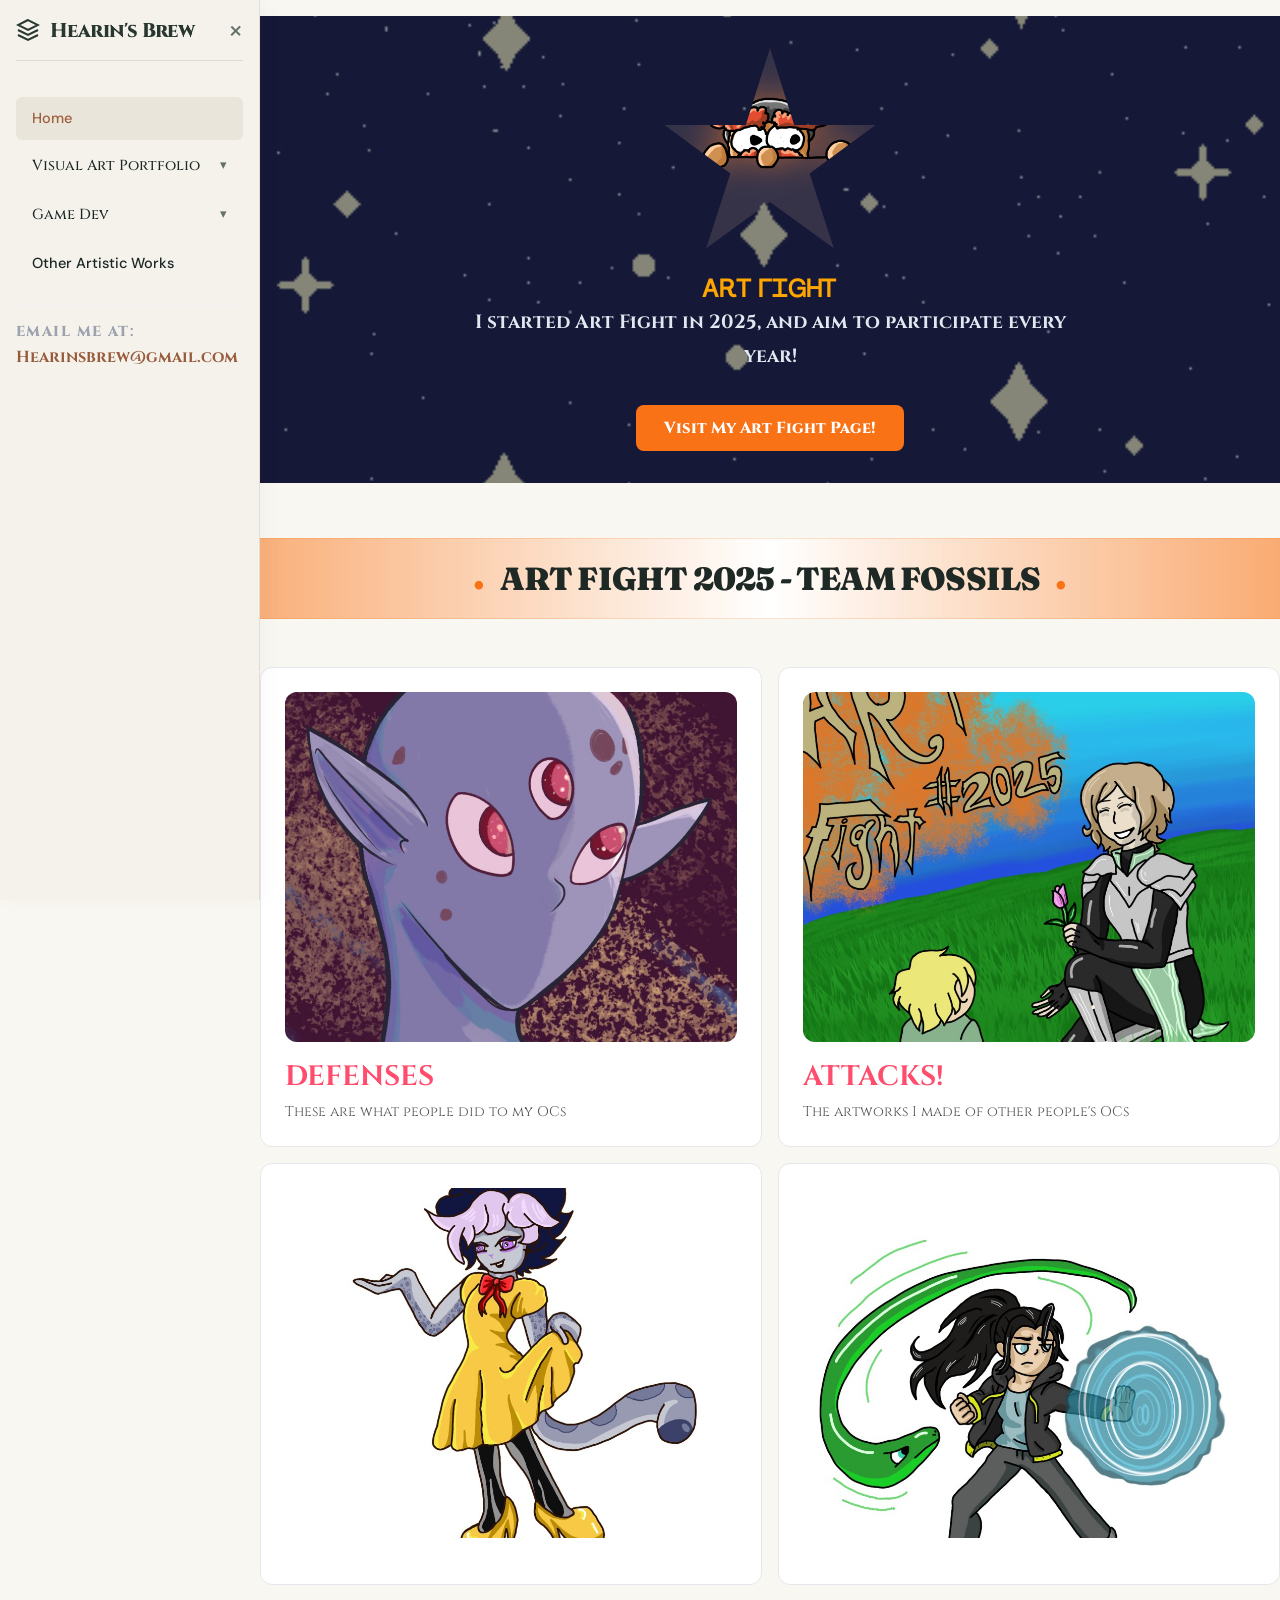
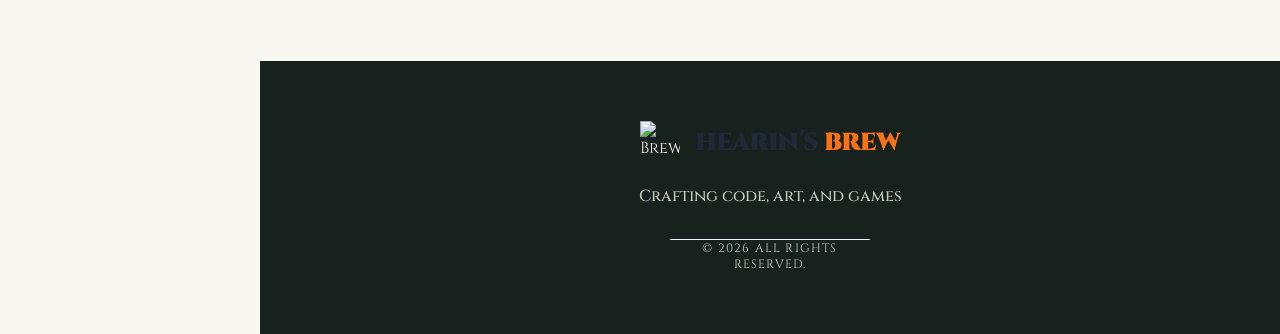
==== Art-Fight.html @ 32dbb2a4 "Apply consistent portfolio typography and styling" ====
<!DOCTYPE html>
<html lang="en">

<head>
    <meta charset="UTF-8">
    <meta name="viewport" content="width=device-width, initial-scale=1.0">
    <link rel="stylesheet" href="style.css">
    <link rel="stylesheet" href="lorcanaStyle.css">
    <link rel="stylesheet" href="mediaQuery.css">
    <link rel="stylesheet" href="artFight.css">
    <link href="https://fonts.googleapis.com/css2?family=Cinzel:wght@700;900&display=swap" rel="stylesheet" />
    <link rel="stylesheet" href="https://cdnjs.cloudflare.com/ajax/libs/font-awesome/6.0.0/css/all.min.css">
    <link rel="icon" type="image/png" href="assets/favicon.ico">
    <title>Hearin's Brew - art-fight</title>
  <link rel="preconnect" href="https://fonts.googleapis.com">
  <link rel="preconnect" href="https://fonts.gstatic.com" crossorigin>
  <link href="https://fonts.googleapis.com/css2?family=DM+Sans:wght@400;500;600;700&family=Fraunces:opsz,wght@9..144,500;9..144,600;9..144,700&display=swap" rel="stylesheet">
  <link rel="stylesheet" href="site-refresh.css">
</head>

<body>
    <div style="max-width: 1350px;
   margin:0 auto;
    width: 100%;
    ">
        <aside id="sidebar">
            <div class="sidebar-header">
                <div class="brand-logo">
                    <svg width="24" height="24" viewBox="0 0 24 24" fill="none" stroke="currentColor" stroke-width="2">
                        <path d="M12 2L2 7l10 5 10-5-10-5zM2 17l10 5 10-5M2 12l10 5 10-5" />
                    </svg>
                    <span>Hearin's Brew</span>
                </div>
                <button class="close-btn" onclick="toggleMenu()">&times;</button>
            </div>
            <nav>
                <ul>
                    <li class="nav-item"><a href="index.html" class="nav-link active">Home</a></li>

                    <li class="nav-item">
                        <div class="nav-link dropdown-toggle" onclick="toggleDropdown(this)">
                            <span>Visual Art Portfolio</span>
                            <span class="chevron">&#9662;</span>
                        </div>
                        <ul class="dropdown-menu">
                            <li><a href="lorcana-game-mat-concepts.html" class="nav-link">Lorcana Game Mat Concepts</a>
                            </li>
                             <li><a href="Art-Fight.html" class="nav-link">Art Fight</a></li>
                        <li><a href="my-ocs.html" class="nav-link">My OCs!</a></li>
                        <li><a href="misc-art.html" class="nav-link">Misc Art</a></li>
                        <li><a href="my-sketch-book.html" class="nav-link">My Sketchbook</a></li>
                        </ul>
                    </li>

                    <li class="nav-item">
                    <div class="nav-link dropdown-toggle" onclick="toggleDropdown(this)">
                        <span>Game Dev</span>
                        <span class="chevron">&#9662;</span>
                    </div>
                    <ul class="dropdown-menu">
                        <li><a href="Art-Fight.html" class="nav-link">The Nautlins</a></li>                       
                        <li><a href="easter-hunt-game.html" class="nav-link">Easter Hunt</a></li>
                       
                    </ul>
                </li>

                    <li class="nav-item"><a href="other-artistic-works.html" class="nav-link">Other Artistic Works</a></li>
                    
                </ul>
                <div style="padding-top:1rem">
                    <div class="sidebar-footer">

                        <p>Email me at:</p>
                        <a href="mailto:hearinsbrew@gmail.com">Hearinsbrew@gmail.com</a>

                    </div>
                </div>
            </nav>
        </aside>

        <main id="mainContent">
              <header>
<button class="menu-trigger" onclick="toggleMenu()">
            <span>☰</span> 
        </button>
        <div class="header-logo">
        <a href="index.html">Hearin's Brew</a>
    </div>
    
    <div class="header-links">
        <a href="mailto:hearinsbrew@gmail.com" title="Email Me">
            <i class="fa-solid fa-envelope"></i>
        </a>
        <a href="https://github.com/Hearin1" target="_blank" title="GitHub">
            <i class="fa-brands fa-github"></i>
        </a>
    </div>
        </header>
            <section class="star-section">
                <div class="star-overlay"></div>
                <div class="star-content">
                    <div>
                        <img src="assets/bg-cartoon.png" />
                    </div>
                    <h1 id="brew-title3"></h1>
                    <p>I started Art Fight in 2025, and aim to participate every year!
</p>
                    <div class="star-actions">
                        <a href="#" class="primary-btn">Visit My Art Fight Page!</a>
                       
                    </div>
                </div>
            </section>
 <div class="divider"><h2>Art Fight 2025 - Team Fossils</h2></div>

<section class="section-artFight">
  <div class="wrap">
    <div class="image">
      <img src="assets/unnamed (1).jpg" alt="The Nautlins" />       
    </div>
    <div class="caption-box">
      <a href="" class="caption-title">DEFENSES</a>
      <p class="d">These are what people did to my OCs</p>
    </div>
  </div>
  
  <div class="wrap">
    <div class="image">
      <img src="assets/unnamed.jpg" alt="The Nautlins" />       
    </div>
    <div class="caption-box">
      <a href="" class="caption-title">ATTACKS!</a>
      <p class="d">The artworks I made of other people's OCs</p>
    </div>
  </div>

  <div class="wrap">
    <div class="image">
      <img src="assets/unnamed (3).jpg" alt="The Nautlins" />       
    </div>
    <div class="caption-box">
      <a href="" class="caption-title"></a>
      <p class="d"></p>
    </div>
  </div>

  <div class="wrap">
    <div class="image">
      <img src="assets/unnamed (2).jpg" alt="The Nautlins" />       
    </div>
    <div class="caption-box">
      <a href="" class="caption-title"></a>
      <p class="d"></p>
    </div>
  </div>
</section>
<!--start story telling-->






<!--end story telling-->

<footer class="main-footer">
    <div class="footer-content">
        <div class="footer-logo">
            <img src="https://media.giphy.com/media/v1.Y2lkPTc5MGI3NjExNHJtZzZycWp6bmR6Z3R6Z3R6Z3R6Z3R6Z3R6Z3R6Z3R6Z3ImZXA9djFfaW50ZXJuYWxfZ2lmX2J5X2lkJmN0PXM/3o7TKDkDbIDJieKbVm/giphy.gif" alt="Brewing GIF" class="footer-gif">
            <span class="logo-text">Hearin's <span class="highlight-orange">Brew</span></span>
        </div>

        <p class="footer-tagline">Crafting code, art, and games </p>
        
        <div class="footer-bottom-line">
            &copy; 2026 All Rights Reserved.
        </div>
    </div>
</footer>
        </main>
        <div>
            <script>
                (function () {
                    const text = "ᎪᎡᎢ ᎱᏆᏀᎻᎢ";
                    const title = document.getElementById("brew-title3");
                    const colors = ["#FFA500", "#FFFFFF", "#1E90FF"];
                    for (let i = 0; i < text.length; i++) {
                        const span = document.createElement("span");
                        span.textContent = text[i];
                        span.style.transition = "color 2s ease";
                        span.style.color = colors[0];
                        title.appendChild(span);
                    }
                    let currentColor = 0;
                    setInterval(() => {
                        const spans = title.querySelectorAll("span");
                        for (let i = 0; i < spans.length; i++) {
                            setTimeout(() => {
                                spans[i].style.color = colors[(currentColor + 1) % colors.length];
                            }, i * 200);
                        }
                        currentColor = (currentColor + 1) % colors.length;
                    }, 4000);
                })();
            </script>
            <script src="main.js"></script>
</body>

</html>
---- style.css ----
:root {
     --sidebar-width: 280px;
     --primary-orange: #f97316;
     /* Clean, modern orange */
     --orange-hover: #ea580c;
     --sidebar-bg: #ffffff;
     --text-dark: #1f2937;
     --text-muted: #6b7280;
     --bg-main: #fcfcfc;
     --transition-speed: 0.3s;
 }

 * {
     margin: 0;
     padding: 0;
     box-sizing: border-box;
     font-family: 'Cinzel', sans-serif;
 }

 body {
     display: flex;
     background: var(--bg-main);
     color: var(--text-dark);
     overflow-x: hidden;
     min-height: 100vh;
 }

 /* --- Sidebar --- */
 aside {
     width: var(--sidebar-width);
     height: 100vh;
     background: var(--sidebar-bg);
     color: var(--text-dark);
     position: fixed;
     left: 0;
     transition: transform var(--transition-speed) ease;
     z-index: 1000;
     padding: 1rem;
     display: flex;
     flex-direction: column;
     border-right: 1px solid #e5e7eb;
 }

 /* Class to hide sidebar */
 aside.closed {
     transform: translateX(-100%);
 }

 .sidebar-header {
     display: flex;
     justify-content: space-between;
     align-items: center;
     margin-bottom: 2rem;
     padding-bottom: 1rem;
     border-bottom: 1px solid #f3f4f6;
 }

 .brand-logo {
     font-size: 1.5rem;
     font-weight: 800;
     color: var(--primary-orange);
     display: flex;
     align-items: center;
     gap: 10px;
 }

 .close-btn {
     background: none;
     border: none;
     color: var(--text-muted);
     font-size: 1.75rem;
     cursor: pointer;
     line-height: 1;
 }

 .close-btn:hover {
     color: var(--primary-orange);
 }

 /* --- Main Navigation --- */
 nav {
     flex-grow: 1;
     overflow-y: auto;
 }

 nav ul {
     list-style: none;
 }

 .nav-item {
     margin: 0.25rem 0;
 }

 .nav-link {
     display: flex;
     align-items: center;
     justify-content: space-between;
     padding: 0.75rem 1rem;
     color: var(--text-dark);
     text-decoration: none;
     border-radius: 8px;
     transition: 0.2s;
     font-weight: 500;
     cursor: pointer;
 }

 .nav-link:hover,
 .nav-link.active {
     background-color: #fff7ed;
     color: var(--primary-orange);
 }

 /* Dropdown Chevron */
 .chevron {
     font-size: 0.8rem;
     transition: transform 0.3s;
     color: var(--text-muted);
 }

 .active-dropdown .chevron {
     transform: rotate(180deg);
     color: var(--primary-orange);
 }

 /* --- Dropdown Menus --- */
 .dropdown-menu {
     max-height: 0;
     overflow: hidden;
     transition: max-height 0.3s ease-out;
     background: #fafafa;
     border-radius: 8px;
     margin-top: 2px;
 }

 /* Opened Dropdown state */
 .active-dropdown+.dropdown-menu {
     max-height: 1000px;
     /* Set a max height for animation */
 }

 .dropdown-menu li a {
     padding: 0.6rem 1rem 0.6rem 2.5rem;
     /* Indented text */
     font-size: 0.95rem;
     color: var(--text-muted);
 }

 .dropdown-menu li a:hover {
     color: var(--primary-orange);
     background: #fff7ed;
 }

 /* --- Sidebar Footer (e.g., Logout) --- */
 .sidebar-footer {
     margin-top: auto;
     border-top: 1px solid #f3f4f6;
     padding-top: 1rem;
 }



 /* --- Main Content --- */
 main {
     flex-grow: 1;
     margin-left: var(--sidebar-width);
     min-height: 100vh;
     transition: margin-left var(--transition-speed) ease;

 }

 /* When sidebar is closed, main content takes full width */
 main.expanded {
     margin-left: 0;
 }

 /* --- Menu Trigger Button --- */
 .menu-trigger {
     background: #f97316;
     /* Your brand orange */
     color: white;
     border: none;
     width: 40px;
     height: 40px;
     border-radius: 8px;
     cursor: pointer;
     display: flex;
     align-items: center;
     justify-content: center;
     font-size: 1.2rem;
     transition: transform 0.2s;
 }

 .menu-trigger:hover {
     background: var(--orange-hover);
 }

 main.expanded .menu-trigger {
     display: inline-flex;
     align-items: center;
     gap: 8px;
 }

 /* --- Dashboard Content --- */



 body {
     font-family: 'Cinzel', serif;
 }

 /* Container for the two elements */
 .feature-container {
     display: flex;
     align-items: center;
     gap: 4rem;

    /*background: rgb(204, 121, 65);*/
     background: 
    linear-gradient(to right, rgb(204, 121, 65),  rgb(255, 122, 60)),

    /* Geometric pattern overlay */
    repeating-linear-gradient(
      45deg,
      rgba(255,255,255,0.08) 0px,
      rgba(255,255,255,0.08) 2px,
      transparent 2px,
      transparent 12px
    );

  background-blend-mode: overlay;
     padding: 3rem;
     border-radius: 20px;
     border: 1px solid #f1f5f9;
 }

 /* Left Side: Image */
 .feature-image {
     flex: 1;
     max-width: 420px;
     /* Takes up 50% width */
 }

 .feature-image img {
     width: 100%;
     height: auto;
     border-radius: 15px;
     display: block;
     object-fit: cover;
     box-shadow: 0 20px 25px -5px rgba(0, 0, 0, 0.1);
 }

 /* Right Side: Content */
 .feature-content {
     flex: 1;
     /* Takes up 50% width */
 }




 .secondary-btn {
     display: inline-block;
     padding: 12px 28px;
     border: 2px solid #f97316;
     color: #f97316;
     text-decoration: none;
     border-radius: 8px;
     font-weight: 600;
     transition: all 0.3s;
 }

 .secondary-btn:hover {
     background: #f97316;
     color: white;
 }

 .section {
     display: grid;
     /* Use Grid instead of Flex */
     /* This creates 3 equal columns */
     grid-template-columns: repeat(3, 1fr);
     gap: 1rem;
     /* Spacing between the items */
     width: 100%;
     margin-top: 3rem;
     overflow-x: hidden;
     padding-left: 3rem;
     padding-right: 3rem;
 }
.home-gallery {
font-size: 20px;
    font-weight: bold;
    color: #ee4e04;
    text-decoration: none;
    display: inline-block;
    transition: 0.3s ease;
}
.home-gallery:hover{
  
  color: #ffb703;
  transform: scale(1.03);
}


 .wrap {
     display: flex;
     flex-direction: column;
     /* Stack image and text vertically */
     background: #fff;
     padding: 1.5rem;
     border-radius: 12px;
     border: 1px solid #e5e7eb;
 }



 .image {
     width: 100%;
     /* 1. Define the height you want here */
     height: 350px;
     border-radius: 12px;
     overflow: hidden;
     /* Keeps the image inside the rounded corners */
     margin-bottom: 1rem;
 }

 .image img {
     width: 100%;
     height: 100%;
     /* Fills the 350px container */

     /* 2. CRITICAL: This prevents the image from looking stretched */
     object-fit: cover;

     /* 3. This centers the focus of the image */
     object-position: center;

     display: block;
     transition: transform 0.5s ease;
 }

 .banner {
     text-align: center
 }

 .banner .box {
     display: inline-block;
     padding: 40px 0;
     border-radius: 25px;
     background: rgba(28, 27, 68, 0.75);
     margin-bottom: 20px;
     box-shadow: 0 12px 30px rgba(0, 0, 0, .45);
 }

 #brew-title {
     font-family: "Cinzel", serif;
     font-size: clamp(44px, 9vw, 90px);
     font-weight: 900;
     margin: 0
 }


 header {
     background: rgba(255, 255, 255, 0.7);
     /* White with 70% transparency */
     backdrop-filter: blur(12px);
     /* This creates the frosted glass look */
     -webkit-backdrop-filter: blur(12px);
     /* Safari support */
     justify-content: space-between;
     align-items: center;
     padding: 1rem 1.5rem;
     border-bottom: 1px solid #e5e7eb;
     position: sticky;
     /* Keeps it at the top of the main area */
     top: 0;
     z-index: 100;
     display: none;
     transition: opacity 0.3s ease;
     width: 100vw;
     max-width: 100%;

 }

 /* Logo Styling */
 .header-logo a {
     font-weight: 900;
     font-size: 1.2rem;
     color: #000000;
     text-decoration: none;
     letter-spacing: -0.5px;
 }

 /* Right Side Icons */
 .header-links {
     display: flex;
     gap: 15px;
 }

 .header-links a {
     color: #000000;
     /* Subtle grey */
     font-size: 1.3rem;
     transition: color 0.2s;
     text-decoration: none;
 }

 .header-links a:hover {
     color: #f97316;
     /* Turns orange on hover */
 }

 .menu-trigger:hover {
     transform: scale(1.05);
     background: #ea580c;
 }

 main.expanded header {
     display: flex;
     align-items: center;
     opacity: 1;
 }

.professional-p{
   color:rgb(177, 5, 245);
   font-size: 24px;

}
.professional-p a{
   color:rgb(177, 5, 245);
   font-size: 24px;

}
 .section1 {
     /* 1. Background and Layout */
     background-color: #fefefe;
     /* Very clean off-white */
     background-image: url("assets/brush.png");
     /* Very subtle orange dots */
     background-size: 200px 200px;
     background-repeat: no-repeat;
background-position: 15%;
     display: flex;
     justify-content: center;
     align-items: center;
     text-align: center;

     padding: 1rem 2rem;
     width: 100%;
     min-height: 450px;

     /* 2. Standard Border Accents */
     border-top: 1px solid #f1f5f9;
     border-bottom: 1px solid #f1f5f9;

     /* 3. Subtle Shadow for depth */
     box-shadow: inset 0 2px 4px 0 rgba(0, 0, 0, 0.02);
 }

 .self-content {
     max-width: 750px;
     position: relative;
 }

 /* 4. A decorative accent line above the title */
 .self-content::before {
     content: "";
     display: block;
     width: 60px;
     height: 4px;
     background: #f97316;
     /* Orange accent line */
     margin: 0 auto 20px;
     border-radius: 10px;
 }

 .feature-title {
     font-size: 2.8rem;
     font-weight: 800;
     line-height: 1.2;
     color: #1f2937;
     margin-bottom: 1.5rem;
 }

 .highlight {
     color: #f97316;
     position: relative;
     z-index: 1;
 }

 /* Optional: Soft orange glow behind the highlighted text */



 .divider {
     /* 1. The Gradient Background */
     background: linear-gradient(90deg, rgba(249, 116, 22, 0.541) 0%, rgba(255, 255, 255, 1) 50%, rgba(249, 116, 22, 0.582) 100%);

     /* 2. Positioning and Centering */
     text-align: center;
     padding: 20px 0;
     margin: 4rem 0 2.5rem;
     width: 100%;

     /* 3. Decorative Borders */
     border-top: 1px solid rgba(249, 115, 22, 0.2);
     border-bottom: 1px solid rgba(249, 115, 22, 0.2);
 }

 .divider h2 {
     font-size: 2rem;
     font-weight: 900;
     color: #1f2937;
     text-transform: uppercase;
     letter-spacing: 0.15em;
     margin: 0;
     display: inline-block;
     position: relative;
 }

 /* Optional: Adding a small orange dot on either side of the text for focus */
 .divider h2::before,
 .divider h2::after {
     content: "•";
     color: #f97316;
     margin: 0 15px;
     font-size: 1.5rem;
     vertical-align: middle;
 }

 .sidebar-footer p {
     font-size: .9rem;
     /* Small, label-style text */
     font-weight: 800;
     color: #9ca3af;
     /* Muted grey for the label */
     letter-spacing: 0.1em;
     text-transform: uppercase;
     margin-bottom: 5px;
 }

 .sidebar-footer a {
     font-size: 1rem;
     font-weight: 700;
     color: #f97316;
     /* Brand Orange */
     text-decoration: none;
     transition: color 0.3s ease;
     word-break: break-all;
     /* Prevents long emails from breaking layout */
 }

 /* Hover effect */
 .sidebar-footer a:hover {
     color: #ea580c;
     /* Darker orange on hover */
     text-decoration: underline;
 }

 .main-footer {
     width: 100%;
     padding: 60px 20px;
     background-color: #fcfcfc;
     /* Off-white to distinguish from content */
     border-top: 1px solid #f1f5f9;
     margin-top: 4rem;
     text-align: center;
     
 }

 .footer-content {
     max-width: 1200px;
     margin: 0 auto;
 }

 /* Logo and GIF container */
 .footer-logo {
     display: flex;
     align-items: center;
     justify-content: center;
     gap: 15px;
     margin-bottom: 1.5rem;
 }

 .footer-gif {
     width: 40px;
     /* Keep it small and professional */
     height: 40px;
     object-fit: contain;
     /* Optional: filter to make a black gif look orange */
     /* filter: sepia(1) saturate(5) hue-rotate(340deg); */
 }

 .logo-text {
     font-size: 1.8rem;
     font-weight: 900;
     color: #1f2937;
     letter-spacing: -1px;
     text-transform: lowercase;
     /* Professional modern style */
 }

 .highlight-orange {
     color: #f97316;
 }

 .footer-tagline {
     color: #6b7280;
     font-size: 1rem;
     margin-bottom: 2rem;
     font-weight: 500;
 }

 .footer-bottom-line {
     font-size: 0.75rem;
     color: #9ca3af;
     text-transform: uppercase;
     letter-spacing: 0.1em;
     border-top: 1px solid #f1f5f9;

     display: inline-block;
     width: 200px;
 }

 /*carousel */
 /* Carousel box */
 /* Wrap tiles in a row */
 .carousel-wrapper {
     display: flex;
     gap: 20px;
     /* space between tiles */
     flex-wrap: wrap;
     /* stack on smaller screens */
     justify-content:
         center;
     /* center tiles in row */
 }

 /* Each tile */
 .section2 {
     padding-right: 3rem;
     padding-left: 3rem;
 }

 .tile {
     flex: 0 0 calc(50% - 10px);
     /* exactly 2 per row with gap compensation */
     max-width: calc(50% - 10px);
     display: flex;
     flex-direction: column;
     text-decoration: none;
     color: inherit;

 }


 /* Carousel styles (from previous example) */
 .carousel {
     position: relative;
     width: 100%;
     border-radius: 8px;
     overflow: hidden;
     box-shadow: 0 8px 22px rgba(0, 0, 0, .4);
     background: #111;
 }

 .slides {
     position: relative;
     width: 100%;
     height: 0;
     padding-top: 100%;
     /* square */
 }

 .slide {
     position: absolute;
     top: 0;
     left: 0;
     width: 100%;
     height: 100%;
     object-fit: cover;
     opacity: 0;
     transition: opacity 0.5s ease;
 }

 .slide.active {
     opacity: 1;
 }

 .dots {
     position: absolute;
     bottom: 10px;
     right: 10px;
     display: flex;
     gap: 8px;
 }

 .dot {
     width: 10px;
     height: 10px;
     border-radius: 50%;
     border: 1px solid #fff;
     opacity: 0.7;
     cursor: pointer;
 }

 .dot.active {
     background: #fff;
     opacity: 1;
 }

 /* Caption */
 .cap {
     padding: 12px 14px;
 }

 .cap .t {
     font-weight: 800;
     font-size: 24px;
     margin: 0 0 4px;
     color:rgba(47, 0, 255, 0.904)
 }


 .cap .d {
     font-size: 14px;
     opacity: .85;
     margin: 0;
 }
---- lorcanaStyle.css ----
@import url('https://fonts.googleapis.com/css2?family=Lobster&display=swap');

#brew-title2 {
    font-size: 3.5rem;
}

.star-section {
    position: relative;
    width: 100%;
    min-height: 400px;
    /* Adjust height as needed */
    display: flex;
    align-items: center;
    justify-content: center;
    overflow: hidden;
    margin: 1rem 0;


    /* The GIF Background */
    background-image: url('assets/bg.gif');
    background-size: cover;
    background-position: center;
}

/* Dark overlay to make white text pop against moving stars */
.star-overlay {
    position: absolute;
    top: 0;
    left: 0;
    width: 100%;
    height: 100%;
    background: rgba(15, 23, 42, 0.5);
    /* Deep navy tint at 50% opacity */
    z-index: 1;
}

.star-content {
    position: relative;
    z-index: 2;
    /* Sits above the overlay */
    text-align: center;
    padding: 2rem;
    max-width: 700px;
}

.star-content h2 {
    font-size: 3rem;
    color: #ffffff;
    margin-bottom: 1rem;
    text-shadow: 0 4px 10px rgba(0, 0, 0, 0.3);
}

.star-content p {
    color: #e2e8f0;
    font-size: 1.2rem;
    margin-bottom: 2rem;
    line-height: 1.8;
    font-weight: bold
}

/* Button Styles */
.star-actions {
    display: flex;
    gap: 15px;
    justify-content: center;
}

.primary-btn {
    background: #f97316;
    /* Brand Orange */
    color: white;
    padding: 12px 28px;
    border-radius: 8px;
    text-decoration: none;
    font-weight: 800;
    transition: 0.3s;
}

.outline-btn {
    background: transparent;
    color: white;
    padding: 12px 28px;
    border: 2px solid white;
    border-radius: 8px;
    text-decoration: none;
    font-weight: 800;
    transition: 0.3s;
}

.star-content img {
    width: 220px;
    height: 220px;
    /* Force equal height for a perfect star */
    object-fit: cover;
    /* Ensures the image doesn't stretch */

    /* 1. The Star Shape */
    clip-path: polygon(50% 0%, 61% 35%, 98% 35%, 68% 57%, 79% 91%, 50% 70%, 21% 91%, 32% 57%, 2% 35%, 39% 35%);

    /* 2. Styling */
    background: rgba(255, 255, 255, 0.1);
    padding: 5px;
    /* Reduced padding to keep the star points sharp */

    /* 3. Animation & Effects */
    animation: float 4s ease-in-out infinite;
    /* Note: filter: drop-shadow works better with clip-path than box-shadow */
    filter: drop-shadow(0 0 15px rgba(249, 115, 22, 0.5));

    transition: transform 0.3s ease;
}

.star-content img:hover {
    transform: scale(2) rotate(10deg);
}

/* Floating effect to match the 'Starry' theme */
@keyframes float {
    0% {
        transform: translateY(0px);
    }

    50% {
        transform: translateY(-15px);
    }

    100% {
        transform: translateY(0px);
    }
}

.primary-btn:hover {
    background: #ea580c;
    transform: translateY(-2px);
}

.outline-btn:hover {
    background: white;
    color: #1f2937;
}

/* Mobile Adjustment */
@media (max-width: 768px) {
    .star-content h2 {
        font-size: 2rem;
    }

    .star-actions {
        flex-direction: column;
    }

    .star-section {
        min-height: 500px;
        border-radius: 0;
    }
}


.story-split-container {
    display: flex;
    align-items: center;
    /* Vertically centers the text box against the image */
    gap: 40px;
    max-width: 1200px;
    margin: 4rem auto;
    padding: 0 20px;
}

/* Image Container */
.story-visual {
    flex: 1;
    /* Takes up 50% width */
}

.story-visual img {
    width: 100%;
    height: auto;
    border-radius: 20px;
    box-shadow: 0 10px 30px rgba(0, 0, 0, 0.1);
    display: block;
}

/* Text Container */
.story-info {
    flex: 1;
    /* Takes up 50% width */
    display: flex;
    align-items: center;
    /* Ensures the card itself stays centered */
}

.story-card-vibrant {
    padding: 2.5rem;
    border-radius: 24px;
    color: white;
    /* Vibrant eye-catchy gradient */
    background: linear-gradient(135deg, #f97316 0%, #eab308 100%);
    box-shadow: 0 20px 40px rgba(249, 115, 22, 0.3);
    position: relative;
}

.piglet {
    background: linear-gradient(135deg, #c442c9 0%, #d3c4ce 100%) !important;
    box-shadow: 0 20px 40px rgba(249, 22, 249, 0.226);
}

.tiger {
    background: linear-gradient(135deg, #eb5c09 0%, #c618d6c9 100%) !important;
    box-shadow: 0 20px 40px rgba(230, 22, 249, 0.3);
}

.Mickey {
    background: linear-gradient(135deg, #7e553d 0%, #a1a31fc9 100%) !important;
    box-shadow: 0 20px 40px rgba(99, 141, 21, 0.3);
}

.ink {
    background: linear-gradient(135deg, #000000 0%, #cfcfc6c9 100%) !important;
    box-shadow: 0 20px 40px rgba(78, 80, 75, 0.3);
}

.taran {
    background: linear-gradient(135deg, #087716 0%, #4add06c9 100%) !important;
    box-shadow: 0 20px 40px rgba(0, 255, 55, 0.356);
}

.kanga {
    background: linear-gradient(135deg, #087716 0%, #4add06c9 100%) !important;
    box-shadow: 0 20px 40px rgba(0, 255, 55, 0.356);
}

.eyore {
    background: linear-gradient(135deg, #032bad 0%, #52a2e4c9 100%) !important;
    box-shadow: 0 20px 40px rgba(58, 192, 216, 0.356);
}

.story-title {
    font-family: "Lobster", sans-serif;
    font-size: 2rem;
    margin-bottom: 1.5rem;
    border-bottom: 2px solid rgba(255, 255, 255, 0.2);
    padding-bottom: 0.5rem;
}

.story-card-vibrant p {
    line-height: 1.7;
    margin-bottom: 1rem;
    font-weight: 500;
}

.magic-highlight {
    background: rgba(255, 255, 255, 0.15);
    padding: 10px;
    border-radius: 8px;
    font-style: italic;
    color: #fffbeb;
}

/* --- Mobile Responsive Logic --- */
@media (max-width: 992px) {
    .story-split-container {
        flex-direction: column;
        /* Stacks image on top, text on bottom */
        text-align: center;
        gap: 20px;
    }

    .story-visual,
    .story-info {
        width: 100%;
    }

    .story-card-vibrant {

        padding: 1.5rem;
    }
}

@media(max-width:600px) {
    #brew-title2 {
        font-size: 2rem;
    }
}
---- mediaQuery.css ----
/* --- Responsive Layout for Mobile --- */


@media (max-width: 600px) {
    .section {
        /* On phones, show 1 per row */
        grid-template-columns: 1fr;
    }
}

/* MOBILE VIEW: Stack vertically */
@media (max-width: 992px) {
    .feature-container {
        flex-direction: column;
        /* This stacks the elements */
        gap: 2rem;
        margin-top: 0;
        text-align: center;
    }

    .menu-trigger {
        margin-bottom: 0;
    }

    .section {
        /* On tablets/small laptops, show 2 per row */
        grid-template-columns: repeat(2, 1fr);
    }

    aside {
        /* 1. Hide it by default on mobile */
        transform: translateX(-100%);
        position: fixed;
        top: 0;
        left: 0;
        z-index: 2000;
        /* Ensure it stays above content */
        width: 280px;
        box-shadow: 10px 0 15px rgba(0, 0, 0, 0.1);
    }

    aside.mobile-open {
        transform: translateX(0);
    }

    .feature-title {
        font-size: 2.5rem;
        /* Slightly smaller for mobile screens */
    }

    main {
        margin-left: 0 !important;
        width: 100% !important;
        padding: 1rem 0.3 !important;
    }

    .menu-trigger {
        display: inline-flex !important;
    }

    header {
        display: flex;
    }

    main.expanded header {
        display: flex !important;
        align-items: center;
        opacity: 1;
    }
}


@media (max-width: 768px) {
    .section1 {
        /* 1. Reduce vertical padding so it's not too tall on phones */
        padding: 1rem 1.5rem;
        min-height: auto;
        background-size: 130px 130px;
       background-position: right;
        /* Let the content define the height */
    }

    .section2 {
        padding-right: 1rem;
        padding-left: 1rem;
    }

    section {
        padding-left: 1rem;
        padding-right: 1rem;
    }

    .tiles.two {
        grid-template-columns: 1fr !important;
        /* 1 column on mobile */
    }

      .wrap {
         flex-direction: column;
         gap: 20px;
     }

     .tile {
         max-width: 100%;
          flex: 0 0 100%;
     }

    .feature-title {
        /* 2. Shrink the font size so "code, draw, and write" doesn't break into tiny lines */
        font-size: 1.8rem;
        line-height: 1.3;
        margin-bottom: 1rem;
    }

    .thumb {
        width: 450px;
        max-width: 100%;
    }

    .thumb>img {
        position: absolute;
        inset: 0;
        width: 450px;
        height: 100%;
        object-fit: cover;
        display: block;
        max-width: 100%;
    }

    .secondary-btn {
        /* 5. Make the button full-width or slightly larger for easier tapping */
        width: 100%;
        text-align: center;
        padding: 14px;
    }
}

/* Mobile Responsive */
@media (max-width: 600px) {
    .logo-text {
        font-size: 1.4rem;
    }

    .main-footer {
        padding: 40px 15px;
    }

    .carousel {
        min-height: auto;
        aspect-ratio: auto;
        /* let image decide height */
    }

    .divider h2 {
        font-size: .8rem;
    }

    .section {
        grid-template-columns: repeat(1, 1fr);
        padding-left: 1rem;
        padding-right: 1rem;

    }

    .carousels img {
        width: 90% important
    }

    .sidebar-footer a {
        font-size: .7rem;
        /* Prevents long emails from breaking layout */
    }

    .sidebar-footer p {
        font-size: .8rem;
        /* Prevents long emails from breaking layout */
    }
}
---- artFight.css ----
.section-artFight {
    display: grid; /* Use Grid instead of Flex */
    /* This creates 3 equal columns */
    grid-template-columns: repeat(2, 1fr); 
    gap: 1rem; /* Spacing between the items */
    width: 100%;
    margin-top: 3rem;
    overflow-x:hidden ;
}

.section-artFight .caption-box {
  display: flex;
  flex-direction: column;
  gap: 6px;
}

.section-artFight .caption-title {
  font-size: 28px;
  font-weight: bold;
  color: #ff4d6d;
  text-decoration: none;
  display: inline-block;
  transition: 0.3s ease;
}

.section-artFight .caption-title:hover {
  color: #ffb703;
  transform: scale(1.03);
}

.section-artFight .d {
  font-size: 14px;
  color: #555;
  line-height: 1.5;
  margin: 0;
}
@media (max-width: 768px) {
    .section-artFight {
    display: grid;
    grid-template-columns: repeat(1, 1fr);

}
}
---- site-refresh.css ----
/* Shared visual refresh for the existing project pages. Page-specific layouts remain intact. */
:root{--primary-orange:#ae6844;--orange-hover:#8d5035;--sidebar-bg:#f6f3ec;--text-dark:#1b2724;--text-muted:#637069;--bg-main:#f9f7f1;--sidebar-width:260px}
body{background:var(--bg-main);color:var(--text-dark)}
body,button,input,textarea,select{font-family:"DM Sans",Arial,sans-serif}
h1,h2,h3,.brand-logo,.header-logo,.feature-title,.divider h2{font-family:"Fraunces",Georgia,serif}
aside{background:#f5f2eb;border-right:1px solid #e2ded3;box-shadow:4px 0 22px #19231c08}
.brand-logo{color:#28372f;letter-spacing:-.03em;font-size:1.25rem}
.sidebar-header{border-color:#dfdbd1}
.nav-link{border-radius:6px;font-family:"DM Sans",Arial,sans-serif;font-size:.91rem}
.nav-link:hover,.nav-link.active{background:#eae5db;color:#9e5d3b}
.dropdown-menu{background:#eeeae1}
.sidebar-footer{font-size:.85rem}
.sidebar-footer a{color:#985c3d;overflow-wrap:anywhere}
main>header{background:#f9f7f1!important;border-bottom:1px solid #e4e0d7!important;box-shadow:none!important}
.header-logo a{color:#1c2925!important;font-family:"Fraunces",Georgia,serif!important;letter-spacing:-.03em;text-decoration:none}
.menu-trigger{background:#1c2925!important;color:white!important;border-radius:4px!important}
.header-links a{color:#28372f}
.divider{margin-top:55px!important;margin-bottom:25px!important}
.divider h2{color:#1e2925;letter-spacing:-.025em}
.main-footer{background:#17221e!important;color:#f6f1e8!important;margin-top:75px}
.main-footer .footer-tagline,.main-footer .footer-bottom-line{color:#c9cec5!important}
.star-section{border-radius:0!important}
.star-content p{line-height:1.75}
.story-visual img,.image img,.ocs-image img{object-fit:cover}
.story-split-container{gap:clamp(20px,4vw,70px)}
.story-card-vibrant{box-shadow:0 12px 32px #0000000c}
a:focus-visible,button:focus-visible{outline:3px solid #bd774d;outline-offset:3px}
@media(max-width:992px){aside{box-shadow:10px 0 30px #0002}}
@media(prefers-reduced-motion:reduce){*,*:before,*:after{animation-duration:.01ms!important;transition-duration:.01ms!important}}
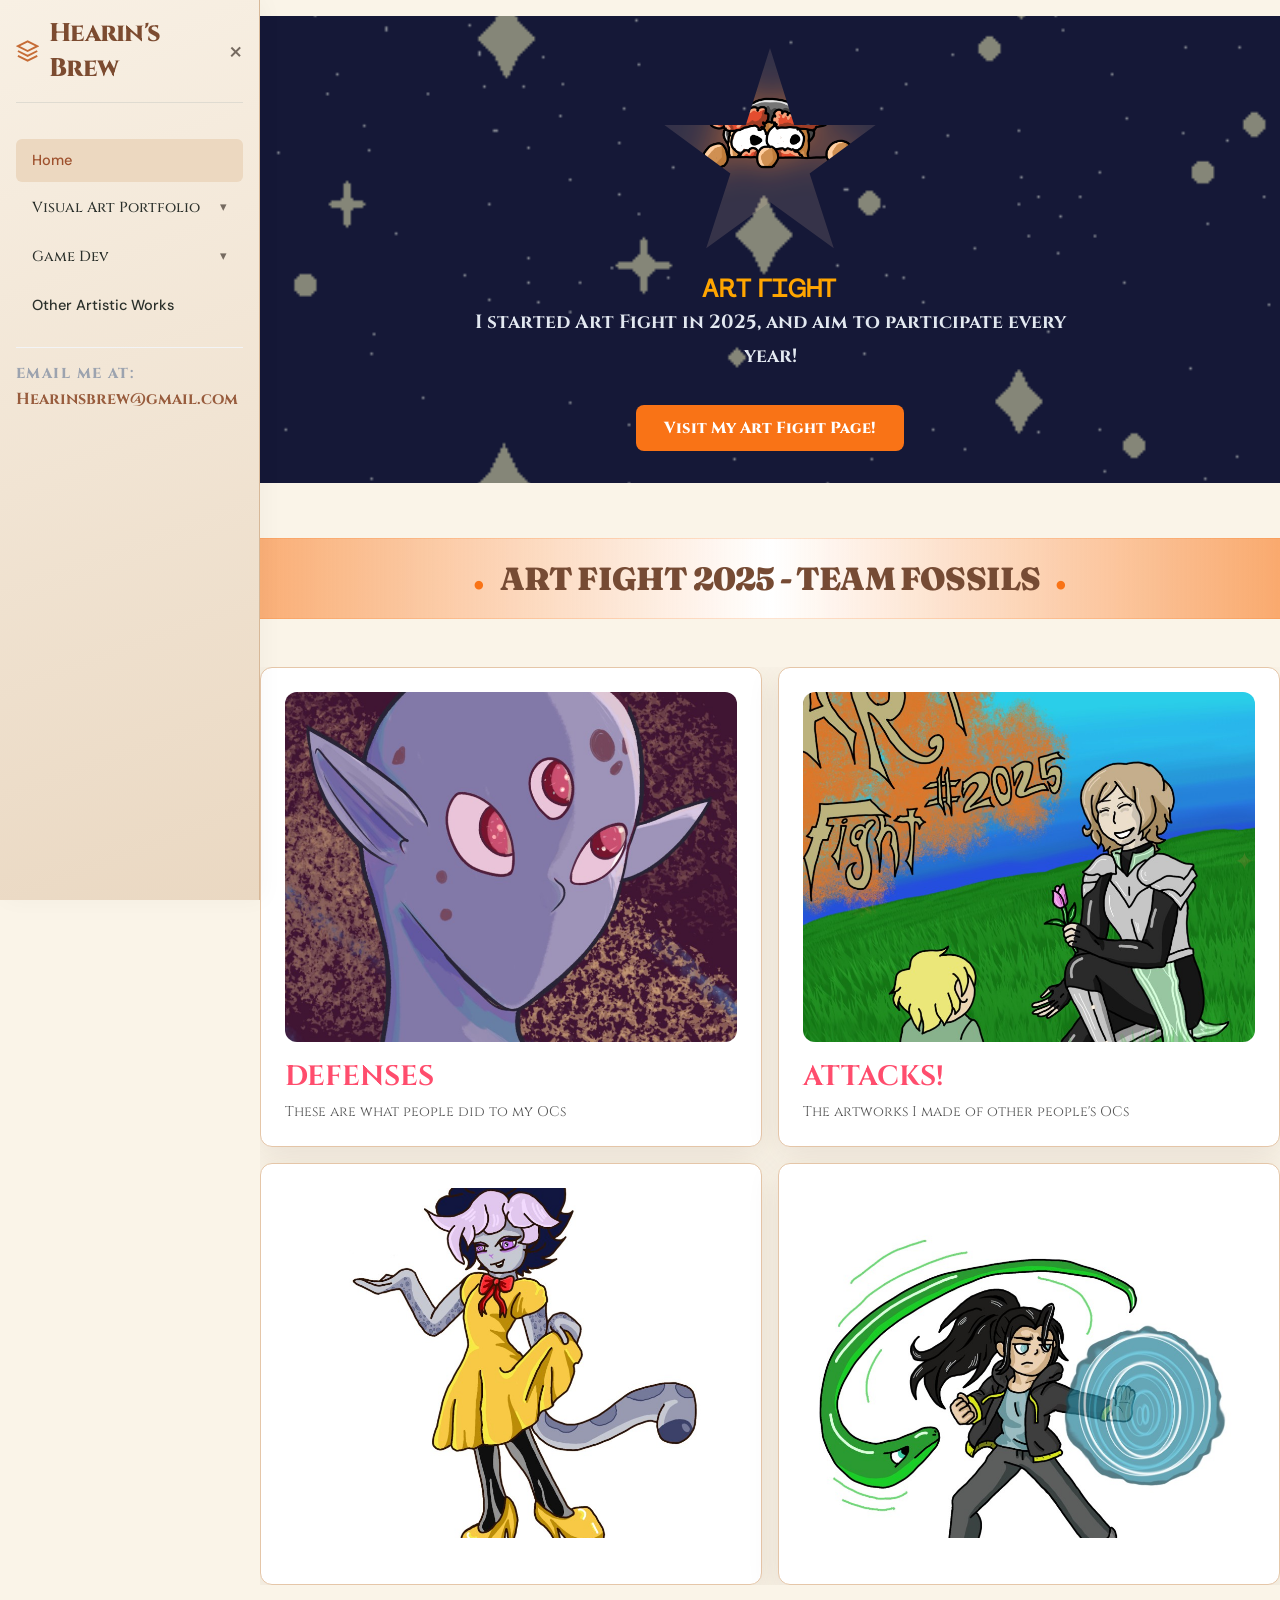
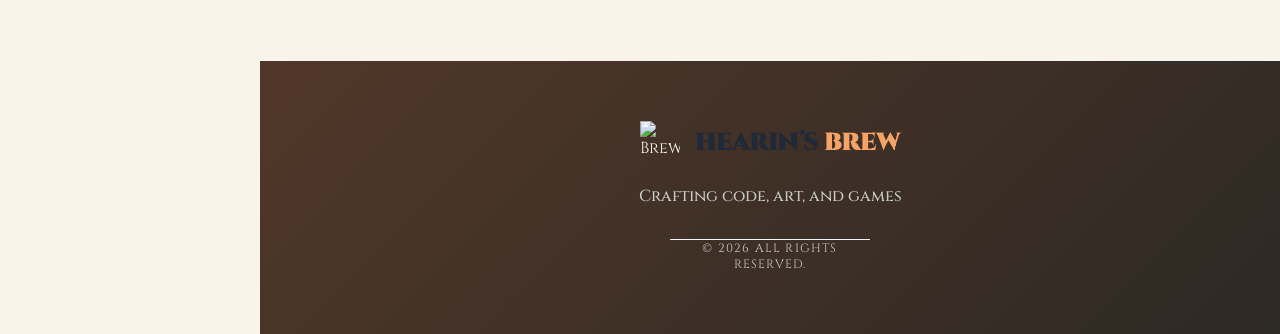
==== commit 148c37d7: "Give project page the same top navigation as the homepage" ====
--- a/Art-Fight.html
+++ b/Art-Fight.html
@@ -16,9 +16,11 @@
   <link rel="preconnect" href="https://fonts.gstatic.com" crossorigin>
   <link href="https://fonts.googleapis.com/css2?family=DM+Sans:wght@400;500;600;700&family=Fraunces:opsz,wght@9..144,500;9..144,600;9..144,700&display=swap" rel="stylesheet">
   <link rel="stylesheet" href="site-refresh.css">
+  <link rel="stylesheet" href="inner-portfolio.css">
+  <script src="inner-portfolio.js" defer></script>
 </head>
 
-<body>
+<body class="portfolio-inner-page">
     <div style="max-width: 1350px;
    margin:0 auto;
     width: 100%;
@@ -79,23 +81,12 @@
         </aside>
 
         <main id="mainContent">
-              <header>
-<button class="menu-trigger" onclick="toggleMenu()">
-            <span>☰</span> 
-        </button>
-        <div class="header-logo">
-        <a href="index.html">Hearin's Brew</a>
-    </div>
-    
-    <div class="header-links">
-        <a href="mailto:hearinsbrew@gmail.com" title="Email Me">
-            <i class="fa-solid fa-envelope"></i>
-        </a>
-        <a href="https://github.com/Hearin1" target="_blank" title="GitHub">
-            <i class="fa-brands fa-github"></i>
-        </a>
-    </div>
-        </header>
+              <header class="portfolio-inner-header">
+<a class="portfolio-inner-brand" href="index.html"><span class="portfolio-inner-mark">H<span>✦</span>B</span><span class="portfolio-inner-name">Hearin's Brew</span></a>
+<button class="portfolio-inner-toggle" type="button" aria-label="Toggle navigation" aria-expanded="false" aria-controls="portfolio-inner-nav">☰</button>
+<nav class="portfolio-inner-nav" id="portfolio-inner-nav" aria-label="Main navigation">
+<a href="index.html">Home</a><a href="lorcana-game-mat-concepts.html">Fantasy art</a><a href="my-ocs.html">Characters</a><a href="Art-Fight.html">Art Fight</a><a href="misc-art.html">More art</a><a href="my-sketch-book.html">Sketchbook</a><a href="other-artistic-works.html">Other projects</a><a class="portfolio-inner-contact" href="mailto:hearinsbrew@gmail.com">Say hello ↗</a>
+</nav></header>
             <section class="star-section">
                 <div class="star-overlay"></div>
                 <div class="star-content">
--- a/site-refresh.css
+++ b/site-refresh.css
@@ -27,3 +27,30 @@
 a:focus-visible,button:focus-visible{outline:3px solid #bd774d;outline-offset:3px}
 @media(max-width:992px){aside{box-shadow:10px 0 30px #0002}}
 @media(prefers-reduced-motion:reduce){*,*:before,*:after{animation-duration:.01ms!important;transition-duration:.01ms!important}}
+
+/* Match the illustration-first homepage on every project page. */
+:root{--primary-orange:#c66c36;--orange-hover:#a65329;--sidebar-bg:#f5ebdc;--text-dark:#2b302b;--text-muted:#756a60;--bg-main:#faf4e8}
+body{background:#faf4e8;color:#2b302b}
+aside{background:linear-gradient(160deg,#f8f0e4,#ead8c2);border-right:1px solid #d7b898}
+.brand-logo{font-size:clamp(1.4rem,2vw,1.8rem);color:#7c4b30}
+.brand-logo svg{stroke:#c66c36}
+.nav-link:hover,.nav-link.active{background:#ecd8c0;color:#9e512d}
+.dropdown-menu{background:#f2e5d5}
+main>header{background:#faf4e8!important;border-bottom:2px solid #e1c5a6!important;min-height:84px}
+.header-logo a{font-size:clamp(1.4rem,2.5vw,2.1rem)!important;color:#a65b30!important}
+.menu-trigger{background:#70452f!important}
+.header-links a:hover{color:#c66c36}
+.divider h2{color:#764b34!important}
+.divider:before,.divider:after{border-color:#d4a17d!important}
+.star-section{background-color:#eee0cc}
+.star-content h1{color:#bd6839}
+.story-card-vibrant,.wrap,.tile,.ocs-content{border-color:#e5c6a8!important;box-shadow:0 10px 32px #5c37231a}
+.story-card-vibrant{border-radius:16px}
+.story-title,.home-gallery,.professional-p{color:#a95c31}
+.secondary-btn,.outline-btn{border-color:#c66c36;color:#a85b31}
+.secondary-btn:hover,.outline-btn:hover{background:#c66c36;color:#fff}
+.main-footer{background:linear-gradient(135deg,#513729,#2d2924)!important}
+.main-footer .highlight-orange{color:#f5a367!important}
+body:after{content:"✦";position:fixed;bottom:22px;right:25px;color:#c67840;opacity:.2;pointer-events:none;font-size:25px;z-index:1}
+@media(max-width:992px){aside{background:#f5ebdc}}
+@media(prefers-reduced-motion:reduce){body:after{animation:none!important}}
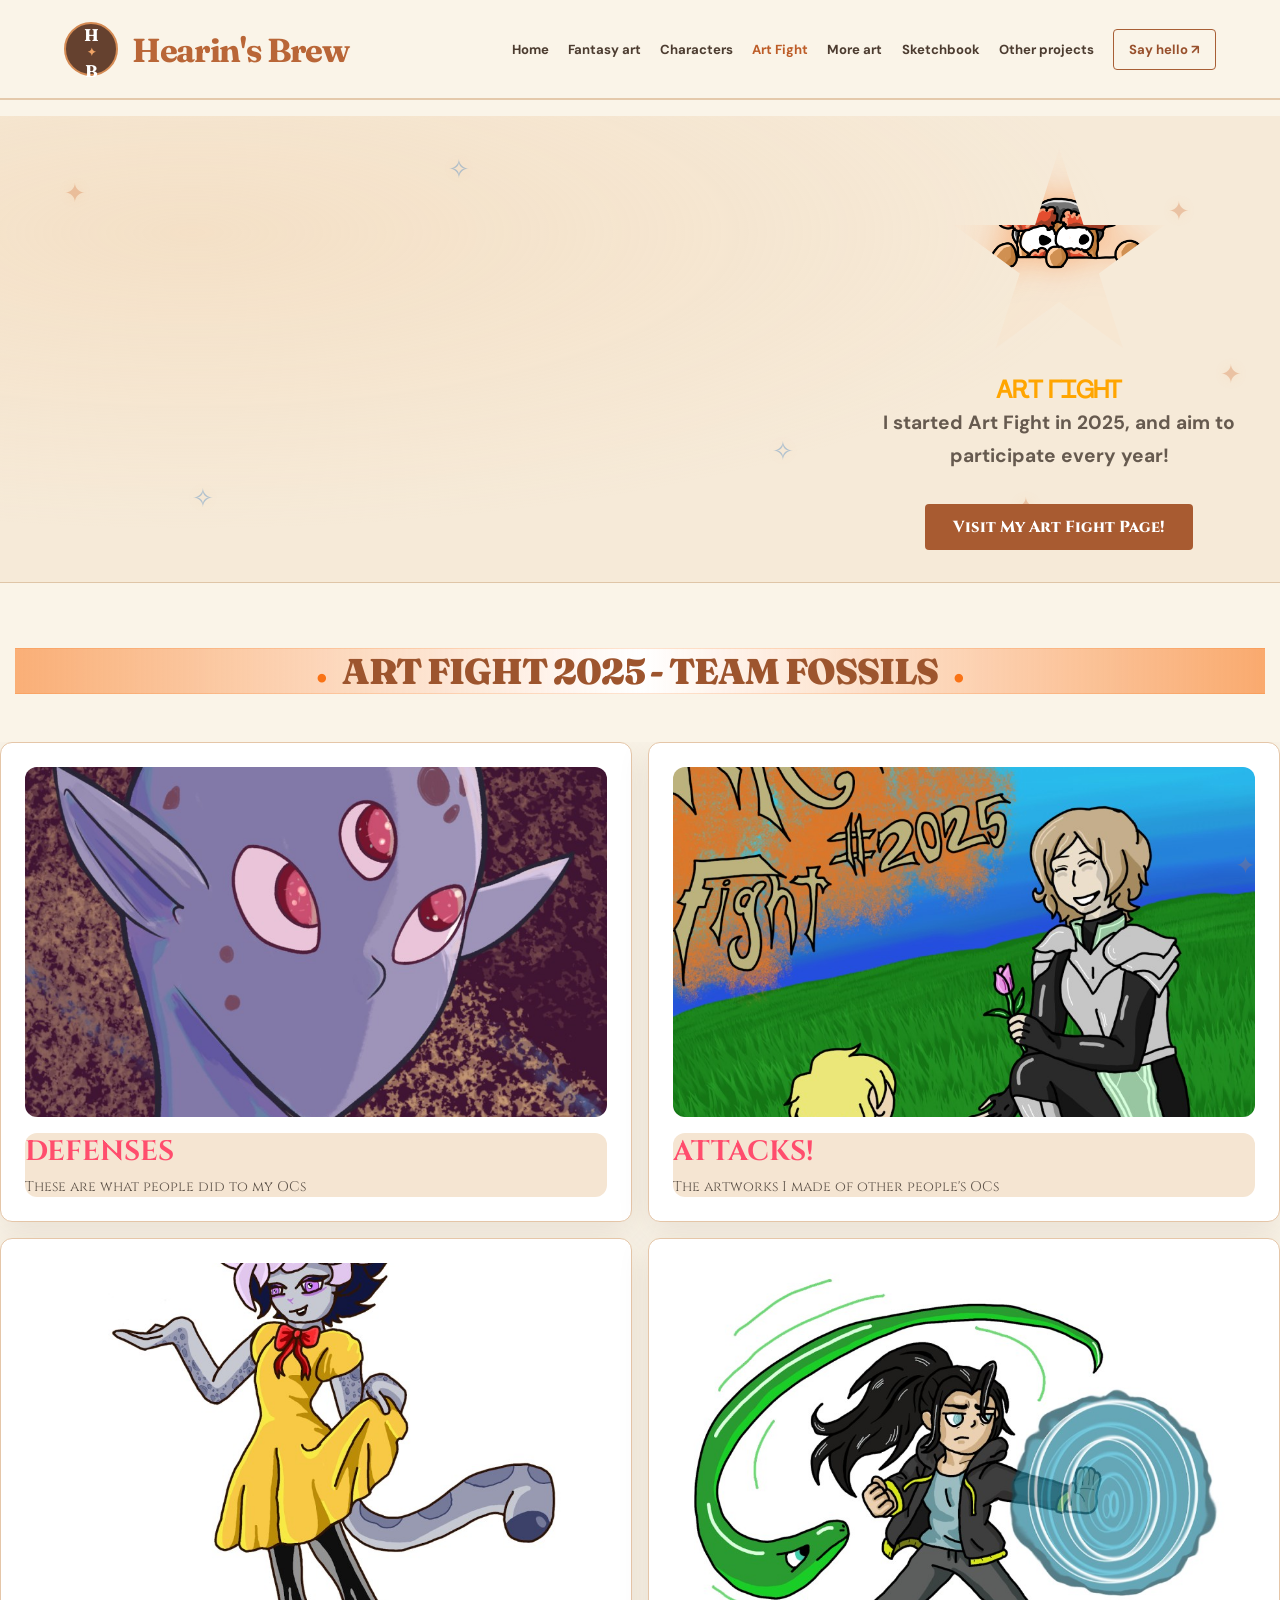
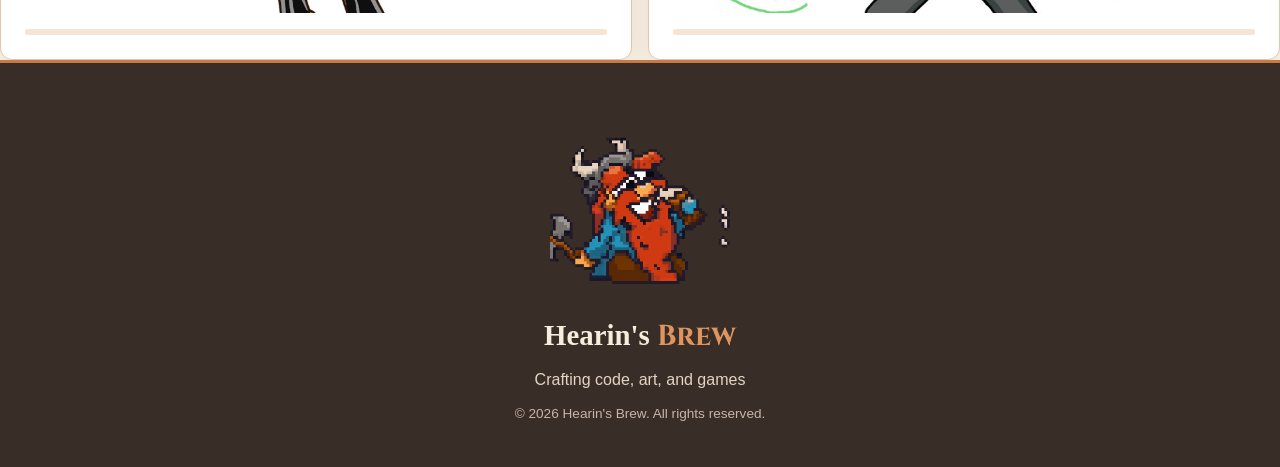
==== commit 5aee2878: "Use shared centered drinking-dwarf footer on Art-Fight.html" ====
--- a/Art-Fight.html
+++ b/Art-Fight.html
@@ -18,6 +18,7 @@
   <link rel="stylesheet" href="site-refresh.css">
   <link rel="stylesheet" href="inner-portfolio.css">
   <script src="inner-portfolio.js" defer></script>
+  <link rel="stylesheet" href="brew-footer.css">
 </head>
 
 <body class="portfolio-inner-page">
@@ -154,20 +155,7 @@
 
 <!--end story telling-->
 
-<footer class="main-footer">
-    <div class="footer-content">
-        <div class="footer-logo">
-            <img src="https://media.giphy.com/media/v1.Y2lkPTc5MGI3NjExNHJtZzZycWp6bmR6Z3R6Z3R6Z3R6Z3R6Z3R6Z3R6Z3R6Z3ImZXA9djFfaW50ZXJuYWxfZ2lmX2J5X2lkJmN0PXM/3o7TKDkDbIDJieKbVm/giphy.gif" alt="Brewing GIF" class="footer-gif">
-            <span class="logo-text">Hearin's <span class="highlight-orange">Brew</span></span>
-        </div>
 
-        <p class="footer-tagline">Crafting code, art, and games </p>
-        
-        <div class="footer-bottom-line">
-            &copy; 2026 All Rights Reserved.
-        </div>
-    </div>
-</footer>
         </main>
         <div>
             <script>
@@ -195,6 +183,14 @@
                 })();
             </script>
             <script src="main.js"></script>
+<footer class="brew-site-footer" role="contentinfo">
+  <div class="brew-footer-inner">
+    <img src="assets/HearinDrinkingGif500px.gif" alt="Hearin's drinking dwarf mascot" class="brew-footer-dwarf" loading="lazy">
+    <div class="brew-footer-name">Hearin's <span>Brew</span></div>
+    <p>Crafting code, art, and games</p>
+    <small>© 2026 Hearin's Brew. All rights reserved.</small>
+  </div>
+</footer>
 </body>
 
 </html>
--- a/inner-portfolio.css
+++ b/inner-portfolio.css
@@ -0,0 +1,54 @@
+/* Shared portfolio layout for every interior page. Preserve page-specific galleries and interactions. */
+:root{--inner-ink:#232925;--inner-copper:#b96637;--inner-orange:#e8853c;--inner-cream:#faf4e8;--inner-brown:#714b35}
+body.portfolio-inner-page{display:block!important;background:var(--inner-cream)!important;color:var(--inner-ink);font-family:"DM Sans",Arial,sans-serif}
+body.portfolio-inner-page>div:first-child{max-width:none!important;width:100%!important;margin:0!important}
+body.portfolio-inner-page aside#sidebar{display:none!important}
+body.portfolio-inner-page main#mainContent,body.portfolio-inner-page main#mainContent.expanded{margin:0!important;padding:0!important;width:100%!important;max-width:none!important;min-height:100vh;background:var(--inner-cream)}
+body.portfolio-inner-page main#mainContent>.portfolio-inner-header{height:auto!important;min-height:100px!important;position:relative!important;display:flex!important;align-items:center!important;justify-content:space-between!important;gap:24px!important;padding:18px clamp(20px,5vw,85px)!important;background:var(--inner-cream)!important;border-bottom:2px solid #e4c9ab!important;box-shadow:none!important;z-index:50!important}
+.portfolio-inner-brand{display:flex;align-items:center;gap:14px;text-decoration:none;color:var(--inner-ink);flex-shrink:0}
+.portfolio-inner-mark{display:grid;place-items:center;width:54px;height:54px;border-radius:50%;background:#65412f;color:#fff;font:700 17px "Fraunces",Georgia,serif;border:2px solid #d58b54}
+.portfolio-inner-mark span{color:#efa366;font-size:11px}
+.portfolio-inner-name{font:700 clamp(1.65rem,2.6vw,2.65rem) "Fraunces",Georgia,serif;letter-spacing:-.04em;color:var(--inner-copper)}
+.portfolio-inner-nav{display:flex!important;align-items:center;gap:clamp(11px,1.5vw,27px);flex:0 1 auto!important;overflow:visible!important}
+.portfolio-inner-nav a{color:#4c3c30;text-decoration:none;font:700 .82rem "DM Sans",Arial,sans-serif;white-space:nowrap;padding:8px 0;transition:color .2s}
+.portfolio-inner-nav a:hover,.portfolio-inner-nav a[aria-current=page]{color:#bd5d28}
+.portfolio-inner-nav .portfolio-inner-contact{padding:11px 15px;border:1px solid #a85f36;border-radius:4px;color:#98502c}
+.portfolio-inner-toggle{display:none;background:#6d4832;color:white;border:0;border-radius:4px;padding:9px 14px;font-size:1.35rem;cursor:pointer}
+body.portfolio-inner-page .star-section{background:radial-gradient(ellipse at 15% 25%,#f2d2ad66,transparent 60%),#f6ead8!important;border-bottom:1px solid #dfc5a7;min-height:0}
+body.portfolio-inner-page .star-content{max-width:1100px;margin:auto}
+body.portfolio-inner-page .star-content h1,body.portfolio-inner-page .feature-title{font-family:"DM Sans",Arial,sans-serif!important;font-weight:750!important;letter-spacing:-.045em!important;color:#5b3a2d!important;text-shadow:none!important}
+body.portfolio-inner-page .star-content p{font-family:"DM Sans",Arial,sans-serif!important;color:#665a4f!important;line-height:1.7}
+body.portfolio-inner-page h1,body.portfolio-inner-page h2,body.portfolio-inner-page h3{color:#65432f}
+body.portfolio-inner-page .divider{max-width:1250px;margin:65px auto 32px!important;padding:0 24px}
+body.portfolio-inner-page .divider h2{font-family:"Fraunces",Georgia,serif!important;font-size:clamp(1.4rem,2.8vw,2.5rem)!important;color:#9d552e!important;letter-spacing:-.03em}
+body.portfolio-inner-page .section,body.portfolio-inner-page .section2,body.portfolio-inner-page .section-artFight{max-width:1320px;margin-left:auto!important;margin-right:auto!important}
+body.portfolio-inner-page .wrap,body.portfolio-inner-page .tile,body.portfolio-inner-page .caption-box{border-radius:12px;overflow:hidden}
+body.portfolio-inner-page .caption-box{background:#f5e5d2;color:#47382e}
+body.portfolio-inner-page .caption-box p{color:#5f544a}
+body.portfolio-inner-page .primary-btn{background:#a85b31!important;color:white!important;border-radius:4px}
+body.portfolio-inner-page .primary-btn:hover{background:#d1763b!important}
+body.portfolio-inner-page a:focus-visible,body.portfolio-inner-page button:focus-visible{outline:3px solid #3379bd;outline-offset:3px}
+body.portfolio-inner-page .main-footer{background:#392c26!important;color:#f9eee1!important}
+body.portfolio-inner-page .main-footer a{color:#f3aa76}
+body.portfolio-inner-page:after{content:"✦";position:fixed;right:24px;bottom:18px;color:#d57e40;opacity:.25;pointer-events:none;font-size:25px}
+@media(max-width:1250px){body.portfolio-inner-page main#mainContent>.portfolio-inner-header{flex-wrap:wrap}.portfolio-inner-nav{width:100%;justify-content:space-between;gap:10px}}
+@media(max-width:780px){body.portfolio-inner-page main#mainContent>.portfolio-inner-header{min-height:82px!important;flex-wrap:nowrap!important;padding:14px 20px!important}.portfolio-inner-mark{width:43px;height:43px;font-size:13px}.portfolio-inner-name{font-size:1.6rem}.portfolio-inner-toggle{display:block}.portfolio-inner-nav{display:none!important;position:absolute;top:100%;left:0;right:0;background:#faf4e8;padding:20px!important;box-shadow:0 16px 28px #4c332333;flex-direction:column;align-items:stretch;gap:3px}.portfolio-inner-nav.open{display:flex!important}.portfolio-inner-nav a{padding:10px 5px}.portfolio-inner-nav .portfolio-inner-contact{padding:11px}.portfolio-inner-header{z-index:500!important}body.portfolio-inner-page .star-content h1{font-size:clamp(2rem,8vw,3.5rem)!important}}
+@media(prefers-reduced-motion:reduce){.portfolio-inner-nav a{transition:none}}
+
+
+/* Magic is decorative and never blocks artwork or controls. */
+body.portfolio-inner-page .inner-magic-field{position:relative;isolation:isolate;overflow:hidden}
+body.portfolio-inner-page .inner-magic-field>.inner-magic-sparkles{position:absolute;inset:0;pointer-events:none;overflow:hidden;z-index:0}
+body.portfolio-inner-page .inner-magic-field>*:not(.inner-magic-sparkles){position:relative;z-index:1}
+body.portfolio-inner-page .inner-magic-sparkles span{position:absolute;display:block;color:#d67b43;font-size:clamp(15px,2vw,29px);opacity:.35;text-shadow:0 0 13px #e8853c66;animation:inner-magic-float 6s ease-in-out infinite}
+body.portfolio-inner-page .inner-magic-sparkles span:nth-child(1){left:5%;top:13%;animation-delay:-1s}
+body.portfolio-inner-page .inner-magic-sparkles span:nth-child(2){left:35%;top:8%;color:#3479bf;animation-delay:-3s}
+body.portfolio-inner-page .inner-magic-sparkles span:nth-child(3){right:7%;top:17%;animation-delay:-2s}
+body.portfolio-inner-page .inner-magic-sparkles span:nth-child(4){left:15%;bottom:14%;color:#3479bf;animation-delay:-4s}
+body.portfolio-inner-page .inner-magic-sparkles span:nth-child(5){right:19%;bottom:12%;animation-delay:-5s}
+body.portfolio-inner-page .inner-magic-sparkles span:nth-child(6){right:38%;bottom:24%;color:#3479bf;animation-delay:-2.5s}
+body.portfolio-inner-page .inner-magic-sparkles span:nth-child(7){right:3%;top:52%;animation-delay:-3.5s}
+@keyframes inner-magic-float{0%,100%{transform:translateY(0) rotate(0) scale(.9);opacity:.2}50%{transform:translateY(-17px) rotate(20deg) scale(1.16);opacity:.6}}
+/* Smooth CSS enlargement of low-resolution art without altering source files. */
+body.portfolio-inner-page img[src$="/pixel.png"],body.portfolio-inner-page img[src$="/nautlin.gif"]{image-rendering:auto!important;-ms-interpolation-mode:bicubic}
+@media(prefers-reduced-motion:reduce){body.portfolio-inner-page .inner-magic-sparkles span{animation:none!important}}
--- a/brew-footer.css
+++ b/brew-footer.css
@@ -0,0 +1,8 @@
+/* Shared footer across all Hearin's Brew pages. */
+.brew-site-footer{position:relative!important;inset:auto!important;float:none!important;clear:both!important;display:block!important;box-sizing:border-box!important;width:100%!important;max-width:none!important;margin:0!important;padding:55px 20px 42px!important;background:#392d27!important;color:#f9efe0!important;text-align:center!important;border-top:3px solid #c97943!important;z-index:1}
+.brew-site-footer .brew-footer-inner{display:flex!important;flex-direction:column!important;align-items:center!important;justify-content:center!important;gap:12px!important;max-width:500px!important;margin:0 auto!important;text-align:center!important}
+.brew-site-footer .brew-footer-dwarf{display:block!important;width:min(180px,50vw)!important;height:auto!important;max-height:190px!important;object-fit:contain!important;margin:0 auto 8px!important;border:0!important;border-radius:12px!important}
+.brew-site-footer .brew-footer-name{font:700 1.8rem/1.2 Georgia,serif!important;color:#f8eddd!important}
+.brew-site-footer .brew-footer-name span{color:#df955f!important}
+.brew-site-footer p{margin:0!important;font:400 1rem/1.6 Arial,sans-serif!important;color:#e4d4c2!important}
+.brew-site-footer small{font:400 .85rem/1.5 Arial,sans-serif!important;color:#c9b5a5!important}
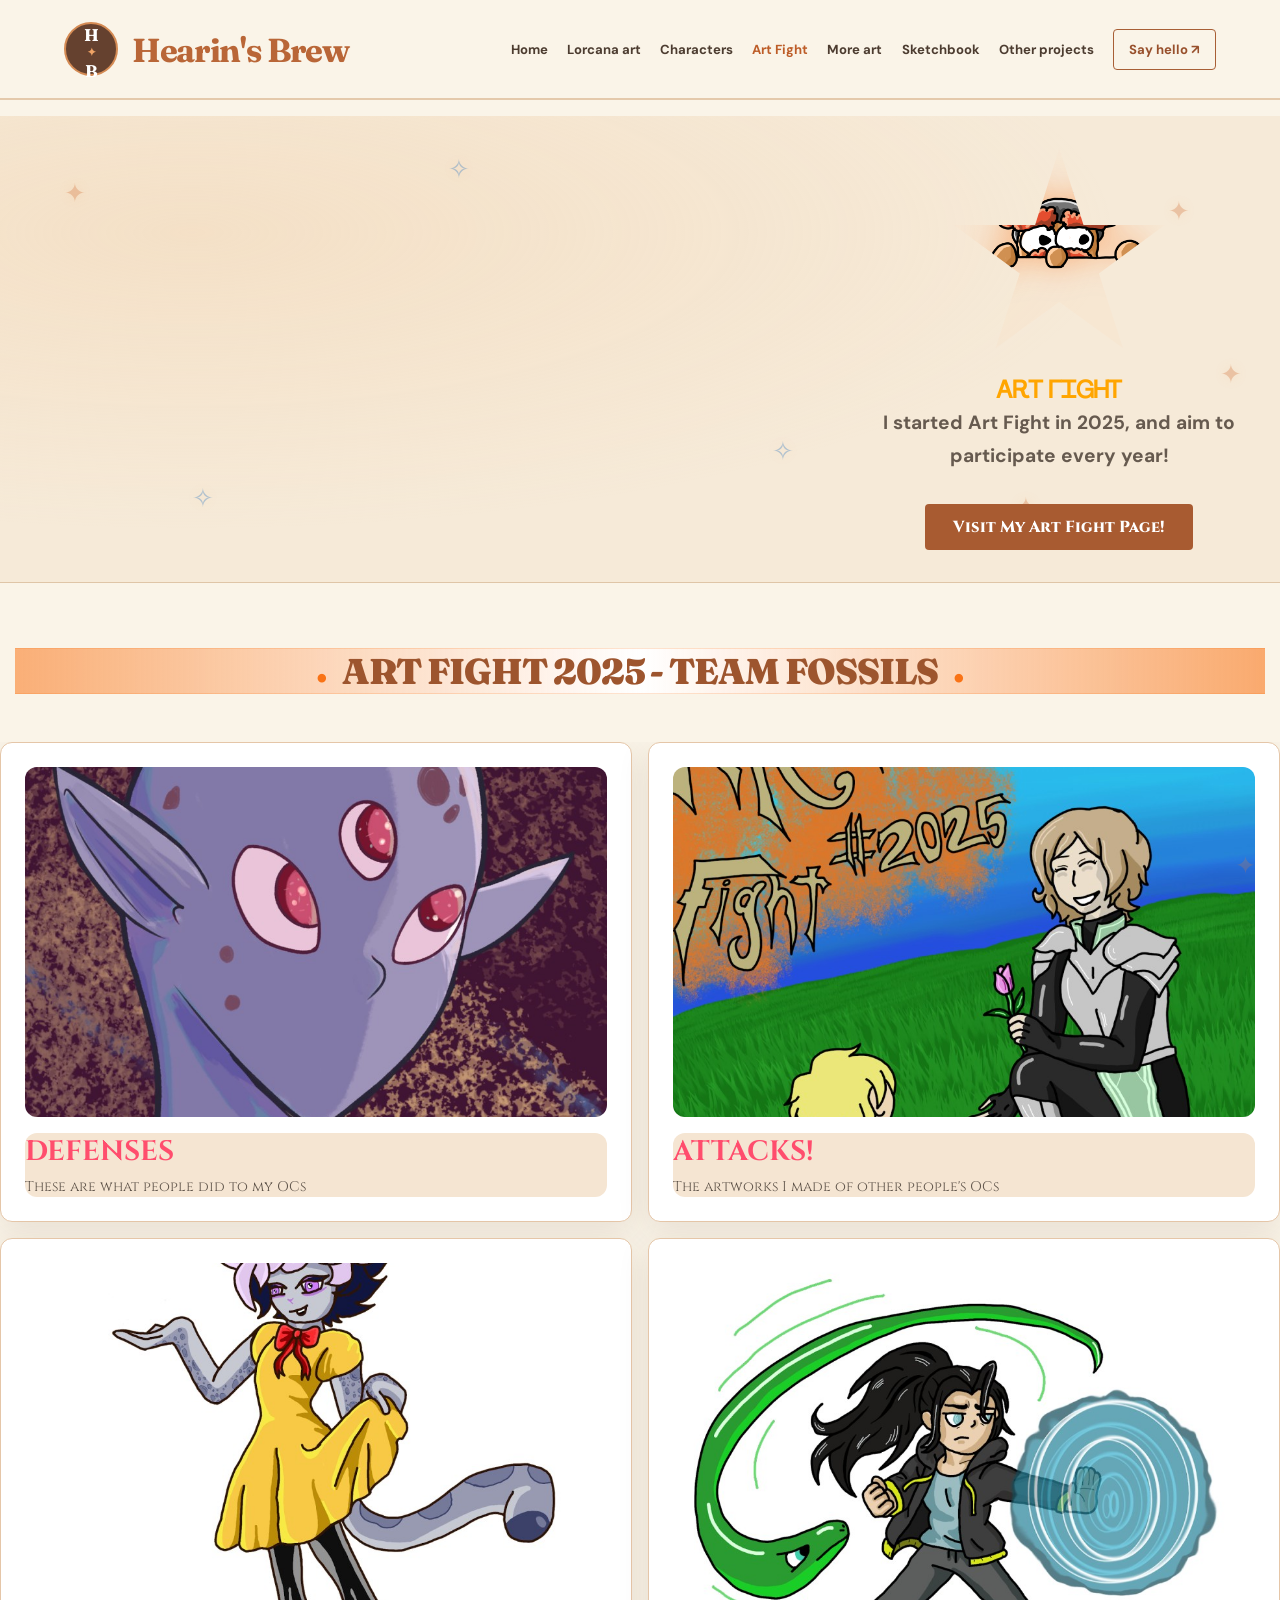
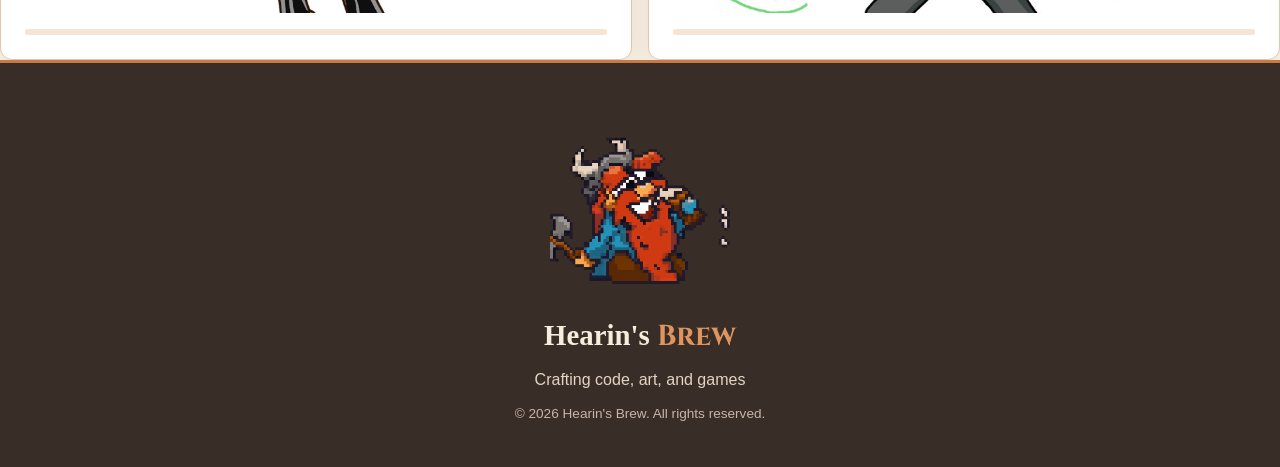
==== commit d51fbfc8: "Rename Fantasy Art to Lorcana Art on Art-Fight.html" ====
--- a/Art-Fight.html
+++ b/Art-Fight.html
@@ -86,7 +86,7 @@
 <a class="portfolio-inner-brand" href="index.html"><span class="portfolio-inner-mark">H<span>✦</span>B</span><span class="portfolio-inner-name">Hearin's Brew</span></a>
 <button class="portfolio-inner-toggle" type="button" aria-label="Toggle navigation" aria-expanded="false" aria-controls="portfolio-inner-nav">☰</button>
 <nav class="portfolio-inner-nav" id="portfolio-inner-nav" aria-label="Main navigation">
-<a href="index.html">Home</a><a href="lorcana-game-mat-concepts.html">Fantasy art</a><a href="my-ocs.html">Characters</a><a href="Art-Fight.html">Art Fight</a><a href="misc-art.html">More art</a><a href="my-sketch-book.html">Sketchbook</a><a href="other-artistic-works.html">Other projects</a><a class="portfolio-inner-contact" href="mailto:hearinsbrew@gmail.com">Say hello ↗</a>
+<a href="index.html">Home</a><a href="lorcana-game-mat-concepts.html">Lorcana art</a><a href="my-ocs.html">Characters</a><a href="Art-Fight.html">Art Fight</a><a href="misc-art.html">More art</a><a href="my-sketch-book.html">Sketchbook</a><a href="other-artistic-works.html">Other projects</a><a class="portfolio-inner-contact" href="mailto:hearinsbrew@gmail.com">Say hello ↗</a>
 </nav></header>
             <section class="star-section">
                 <div class="star-overlay"></div>
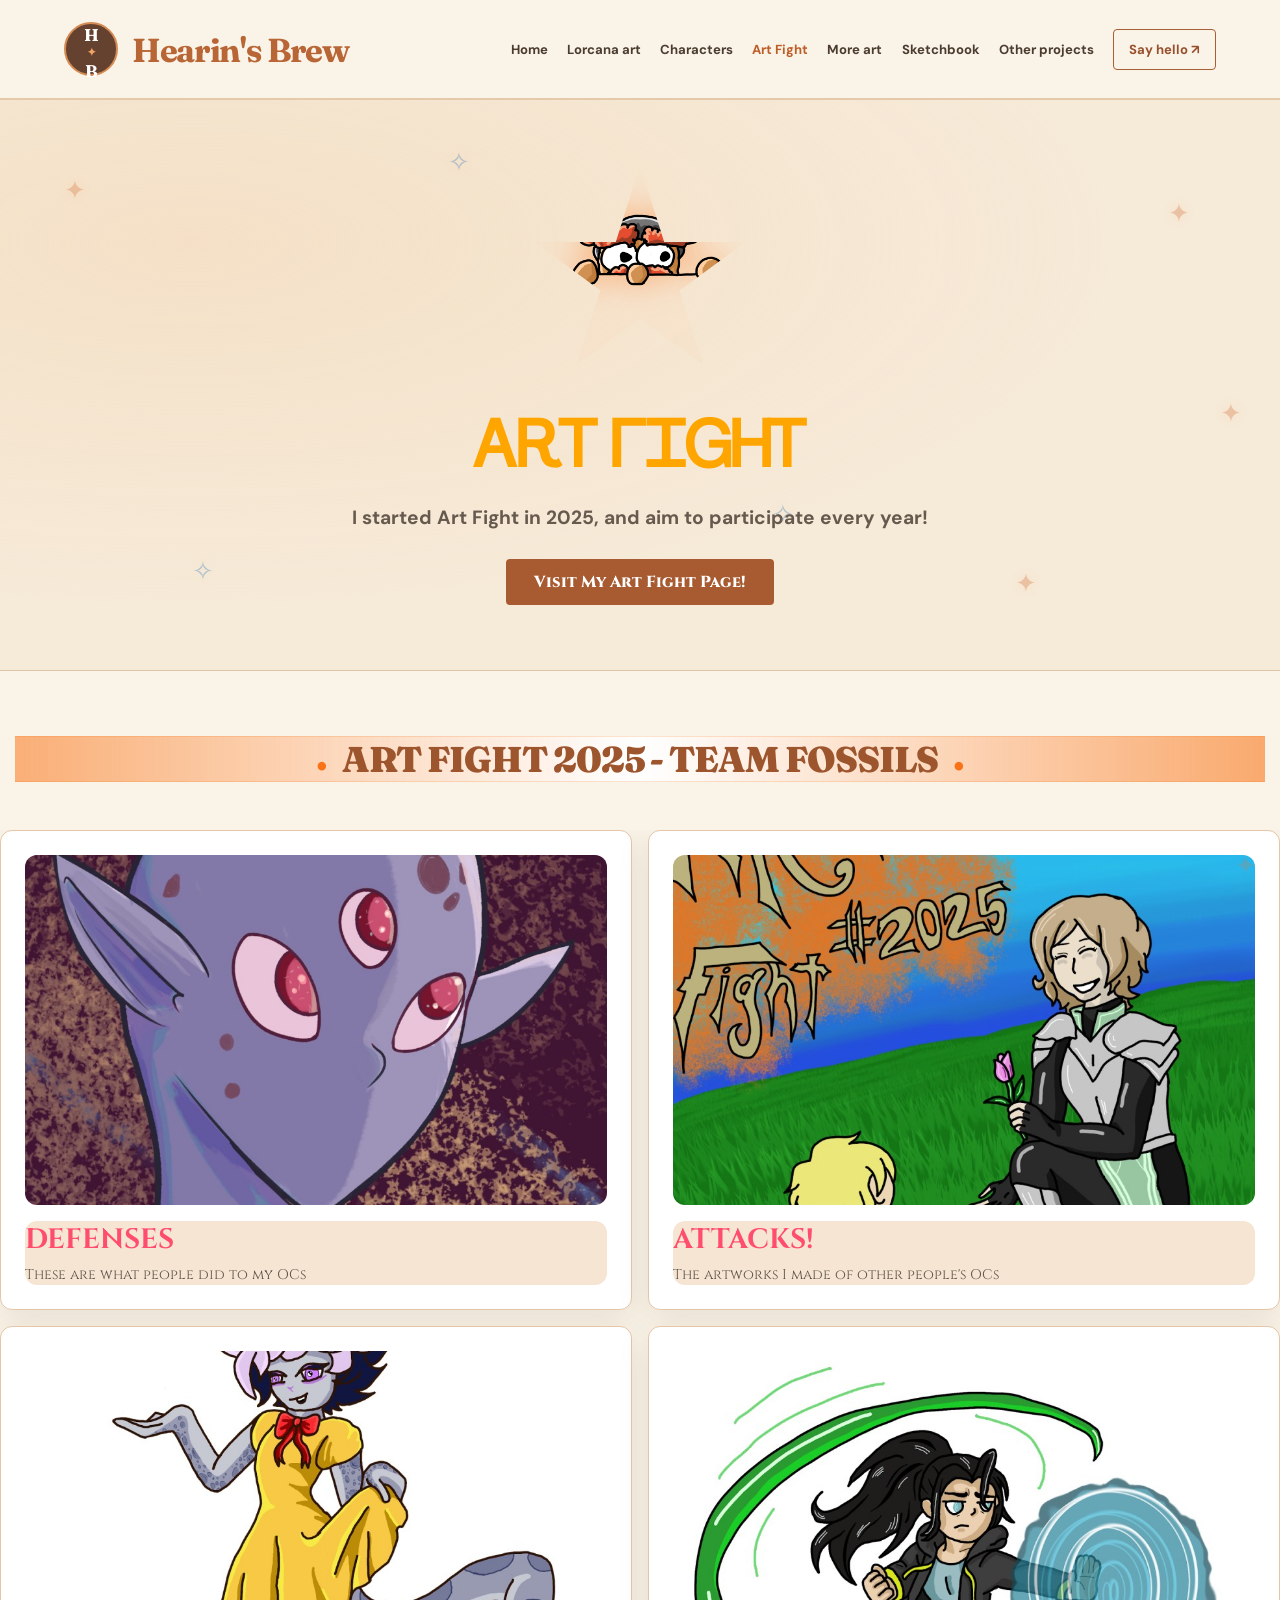
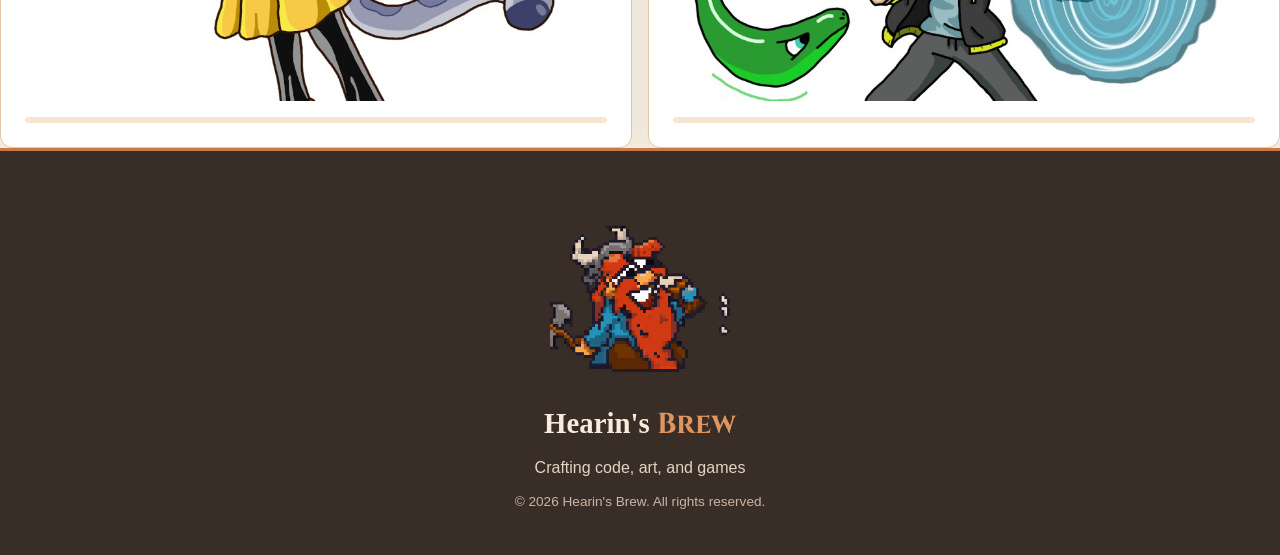
==== commit 1d76d027: "Apply centered heading layout to Art-Fight.html" ====
--- a/Art-Fight.html
+++ b/Art-Fight.html
@@ -19,6 +19,7 @@
   <link rel="stylesheet" href="inner-portfolio.css">
   <script src="inner-portfolio.js" defer></script>
   <link rel="stylesheet" href="brew-footer.css">
+  <link rel="stylesheet" href="centered-page-heroes.css">
 </head>
 
 <body class="portfolio-inner-page">
--- a/centered-page-heroes.css
+++ b/centered-page-heroes.css
@@ -0,0 +1,76 @@
+/* One centered hero layout for interior portfolio pages.
+   The original page styles disagree on flex alignment, width and positioning. */
+body.portfolio-inner-page .star-section:not(.nautlins-hero){
+  position:relative!important;
+  display:flex!important;
+  flex-direction:column!important;
+  align-items:center!important;
+  justify-content:center!important;
+  box-sizing:border-box!important;
+  width:100%!important;
+  max-width:none!important;
+  min-height:390px!important;
+  margin:0!important;
+  padding:65px 24px!important;
+  overflow:hidden!important;
+}
+body.portfolio-inner-page .star-section:not(.nautlins-hero)>.star-content{
+  position:relative!important;
+  inset:auto!important;
+  left:auto!important;
+  right:auto!important;
+  top:auto!important;
+  bottom:auto!important;
+  transform:none!important;
+  float:none!important;
+  clear:both!important;
+  flex:0 1 auto!important;
+  display:flex!important;
+  flex-direction:column!important;
+  align-items:center!important;
+  justify-content:center!important;
+  box-sizing:border-box!important;
+  width:100%!important;
+  max-width:760px!important;
+  min-width:0!important;
+  height:auto!important;
+  margin:0 auto!important;
+  padding:0!important;
+  text-align:center!important;
+  z-index:2!important;
+}
+body.portfolio-inner-page .star-section:not(.nautlins-hero)>.star-content>div,
+body.portfolio-inner-page .star-section:not(.nautlins-hero)>.star-content>h1,
+body.portfolio-inner-page .star-section:not(.nautlins-hero)>.star-content>h2,
+body.portfolio-inner-page .star-section:not(.nautlins-hero)>.star-content>p,
+body.portfolio-inner-page .star-section:not(.nautlins-hero)>.star-content>.star-actions{
+  position:relative!important;
+  float:none!important;
+  max-width:100%!important;
+  margin-left:auto!important;
+  margin-right:auto!important;
+  text-align:center!important;
+}
+body.portfolio-inner-page .star-section:not(.nautlins-hero)>.star-content>h1{
+  width:100%!important;
+  font-size:clamp(2.5rem,5vw,4.5rem)!important;
+  line-height:1.15!important;
+  margin-top:18px!important;
+  margin-bottom:16px!important;
+}
+body.portfolio-inner-page .star-section:not(.nautlins-hero)>.star-content>p{
+  max-width:680px!important;
+  margin-top:0!important;
+  margin-bottom:25px!important;
+}
+body.portfolio-inner-page .star-section:not(.nautlins-hero)>.star-content>.star-actions{
+  display:flex!important;
+  justify-content:center!important;
+  flex-wrap:wrap!important;
+  gap:12px!important;
+}
+body.portfolio-inner-page .star-section:not(.nautlins-hero)>.star-overlay{pointer-events:none!important}
+@media(max-width:700px){
+  body.portfolio-inner-page .star-section:not(.nautlins-hero){padding:48px 18px!important;min-height:330px!important}
+  body.portfolio-inner-page .star-section:not(.nautlins-hero)>.star-content>h1{font-size:clamp(2rem,9vw,3.2rem)!important}
+}
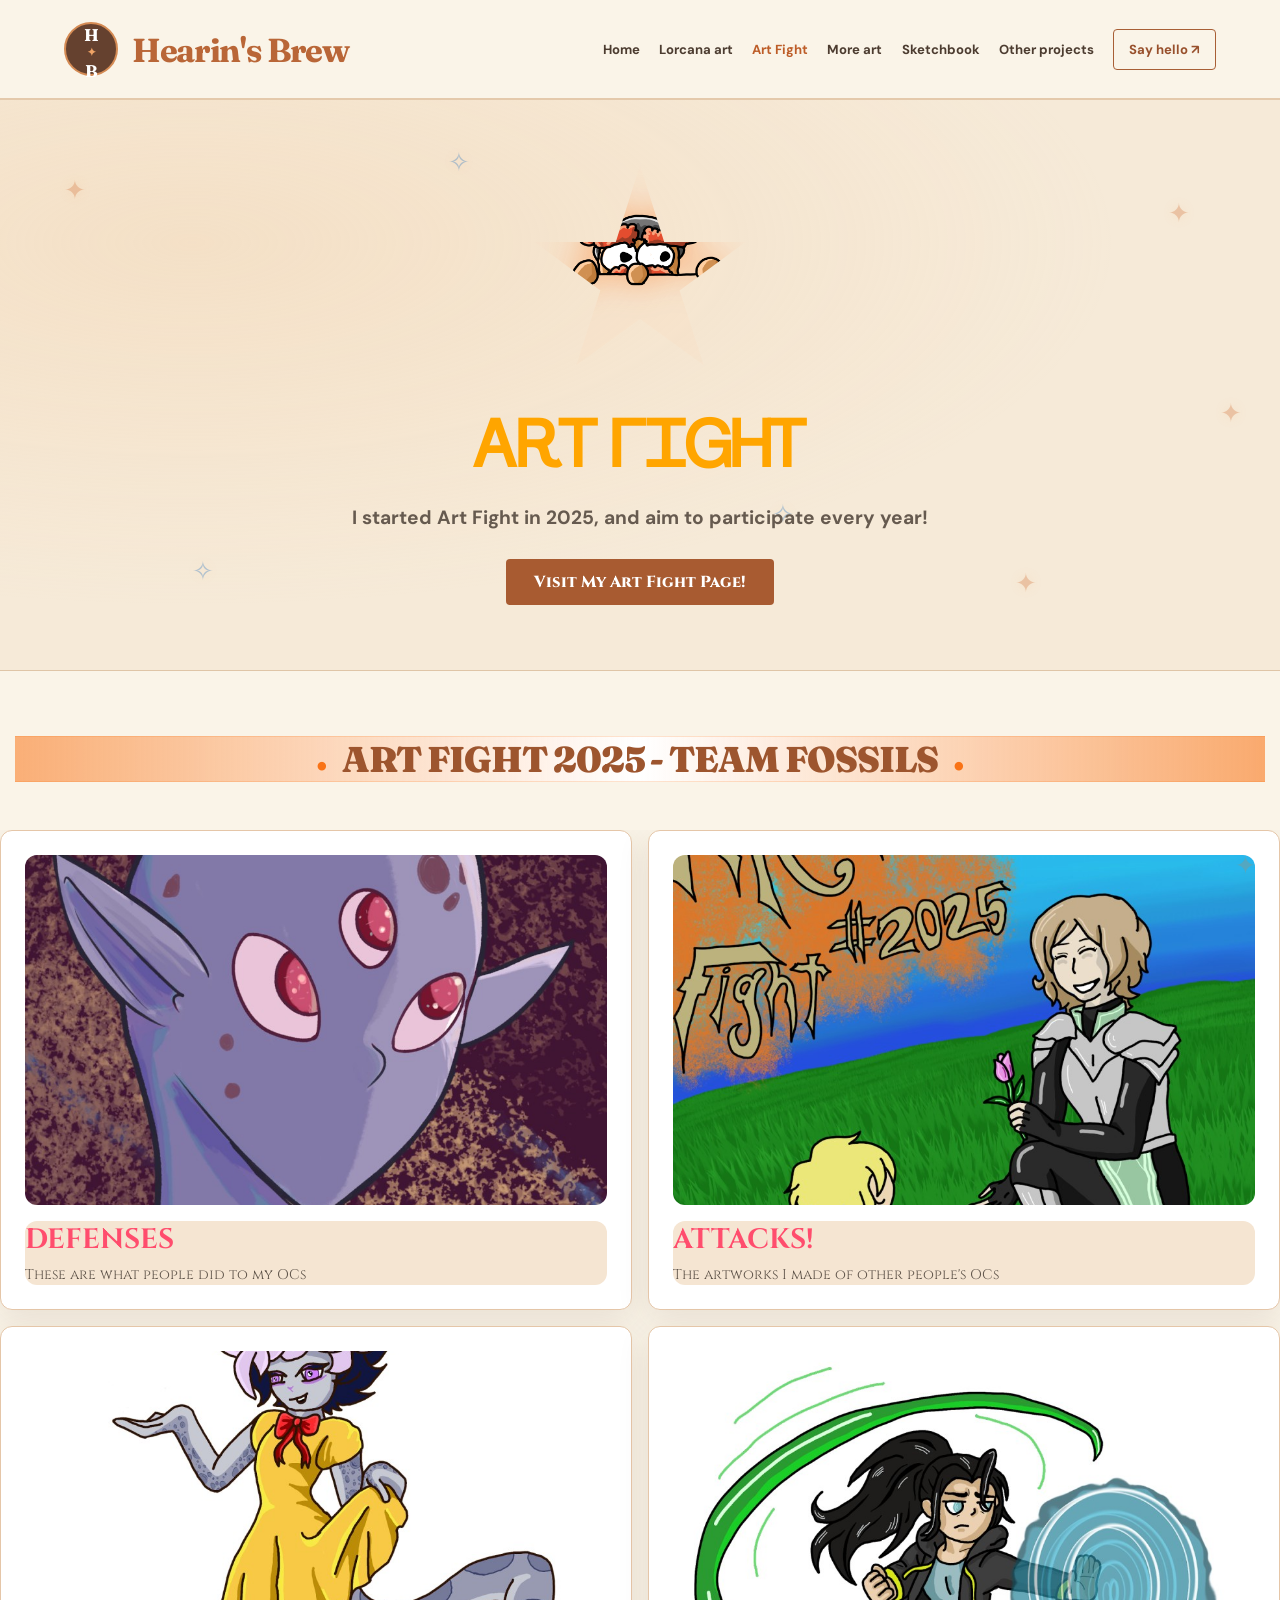
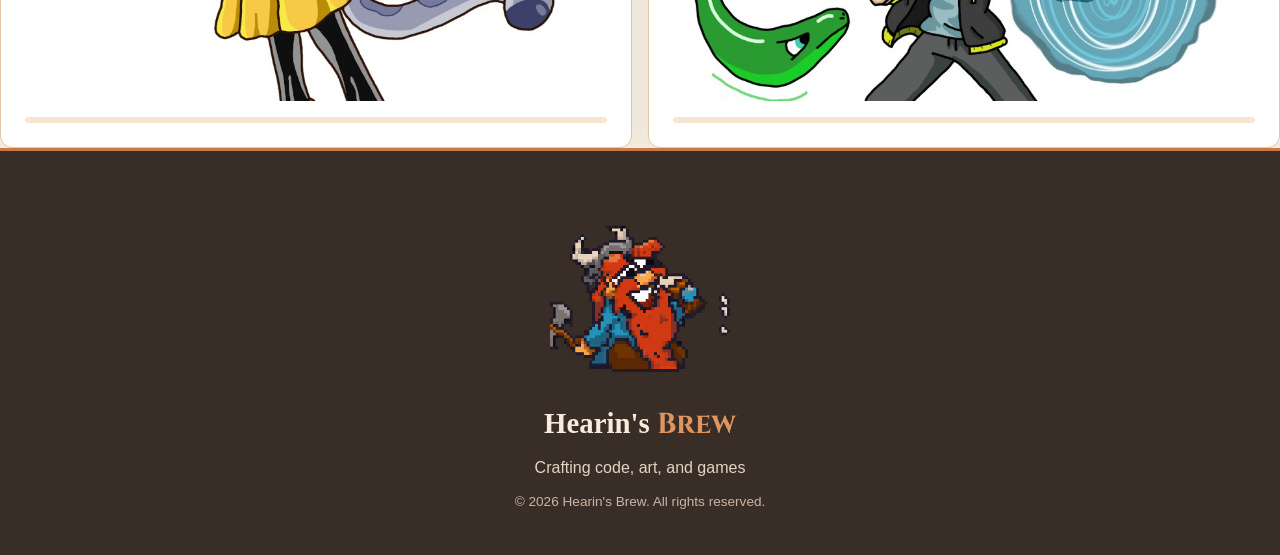
==== commit 25aac0d9: "Move Characters navigation to Other section on Art-Fight.html" ====
--- a/Art-Fight.html
+++ b/Art-Fight.html
@@ -50,7 +50,7 @@
                             <li><a href="lorcana-game-mat-concepts.html" class="nav-link">Lorcana Game Mat Concepts</a>
                             </li>
                              <li><a href="Art-Fight.html" class="nav-link">Art Fight</a></li>
-                        <li><a href="my-ocs.html" class="nav-link">My OCs!</a></li>
+                        
                         <li><a href="misc-art.html" class="nav-link">Misc Art</a></li>
                         <li><a href="my-sketch-book.html" class="nav-link">My Sketchbook</a></li>
                         </ul>
@@ -87,7 +87,7 @@
 <a class="portfolio-inner-brand" href="index.html"><span class="portfolio-inner-mark">H<span>✦</span>B</span><span class="portfolio-inner-name">Hearin's Brew</span></a>
 <button class="portfolio-inner-toggle" type="button" aria-label="Toggle navigation" aria-expanded="false" aria-controls="portfolio-inner-nav">☰</button>
 <nav class="portfolio-inner-nav" id="portfolio-inner-nav" aria-label="Main navigation">
-<a href="index.html">Home</a><a href="lorcana-game-mat-concepts.html">Lorcana art</a><a href="my-ocs.html">Characters</a><a href="Art-Fight.html">Art Fight</a><a href="misc-art.html">More art</a><a href="my-sketch-book.html">Sketchbook</a><a href="other-artistic-works.html">Other projects</a><a class="portfolio-inner-contact" href="mailto:hearinsbrew@gmail.com">Say hello ↗</a>
+<a href="index.html">Home</a><a href="lorcana-game-mat-concepts.html">Lorcana art</a><a href="Art-Fight.html">Art Fight</a><a href="misc-art.html">More art</a><a href="my-sketch-book.html">Sketchbook</a><a href="other-artistic-works.html">Other projects</a><a class="portfolio-inner-contact" href="contact.html">Say hello ↗</a>
 </nav></header>
             <section class="star-section">
                 <div class="star-overlay"></div>
